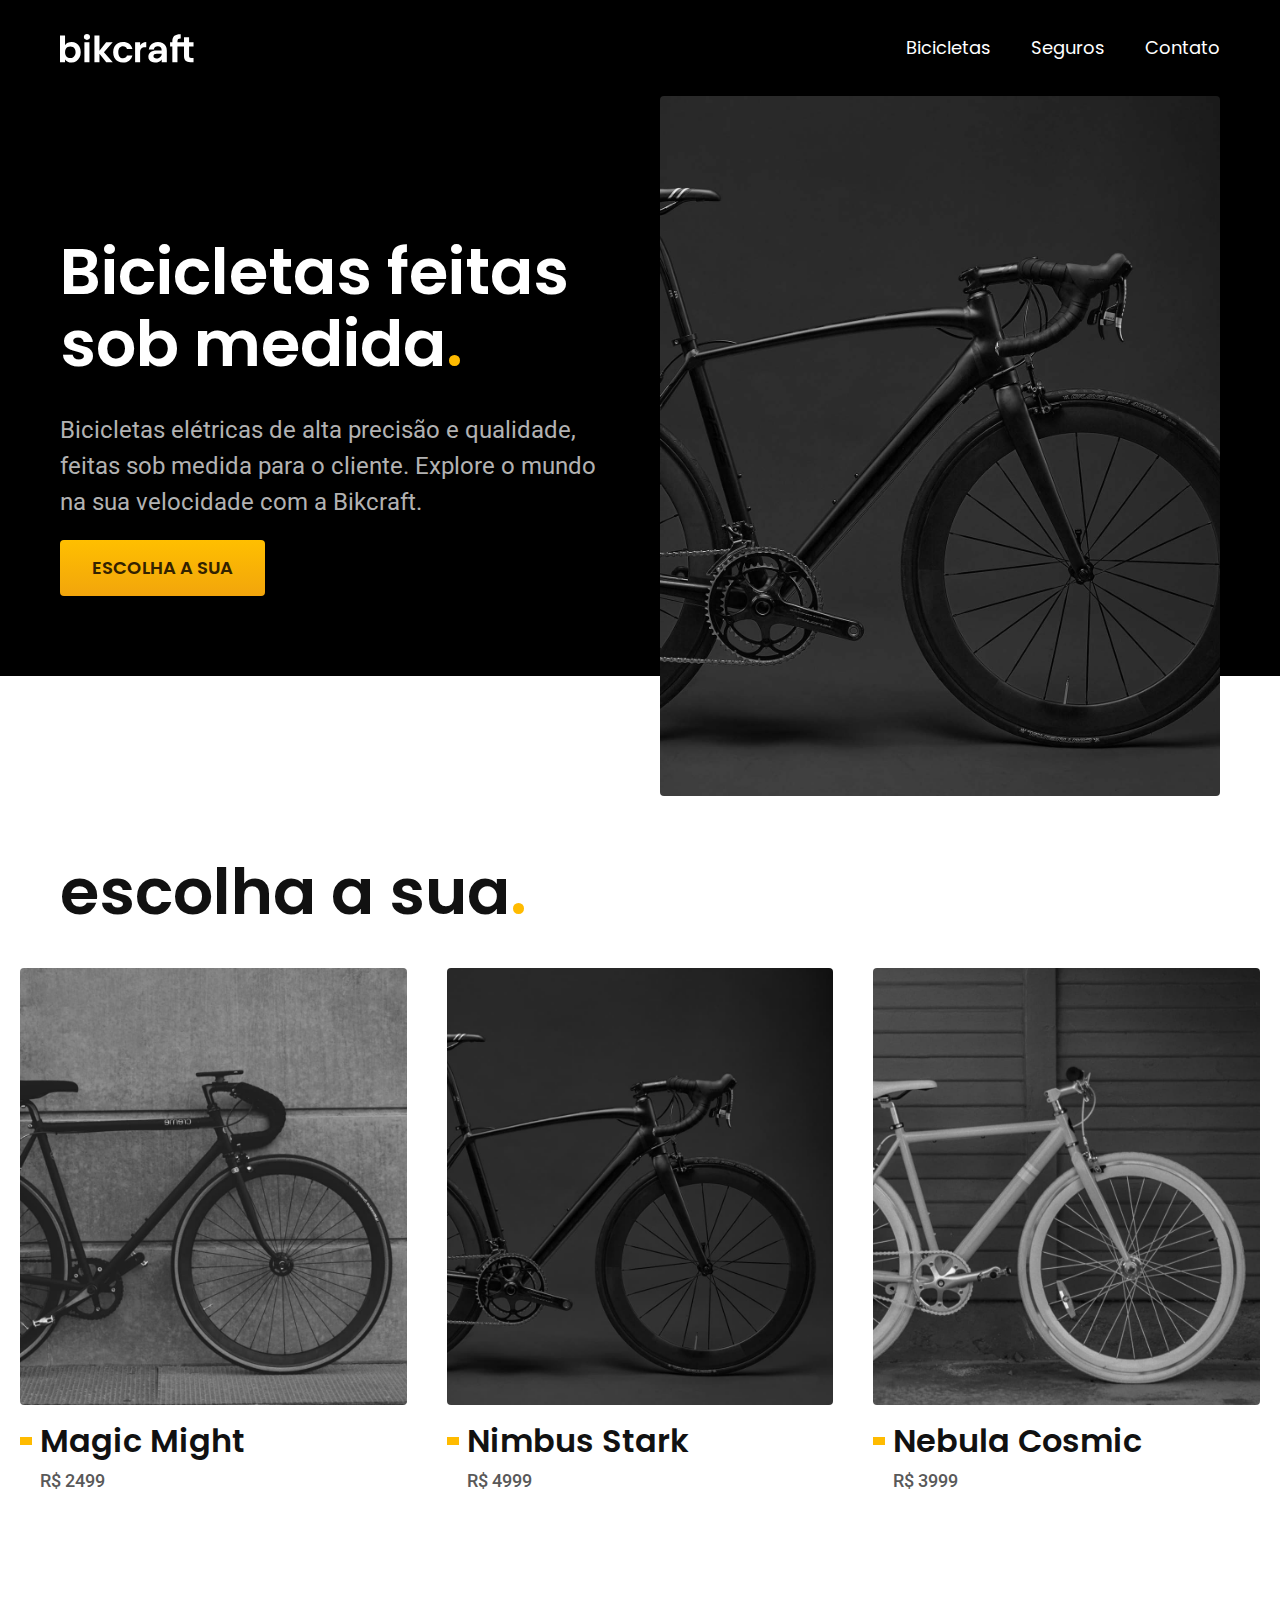
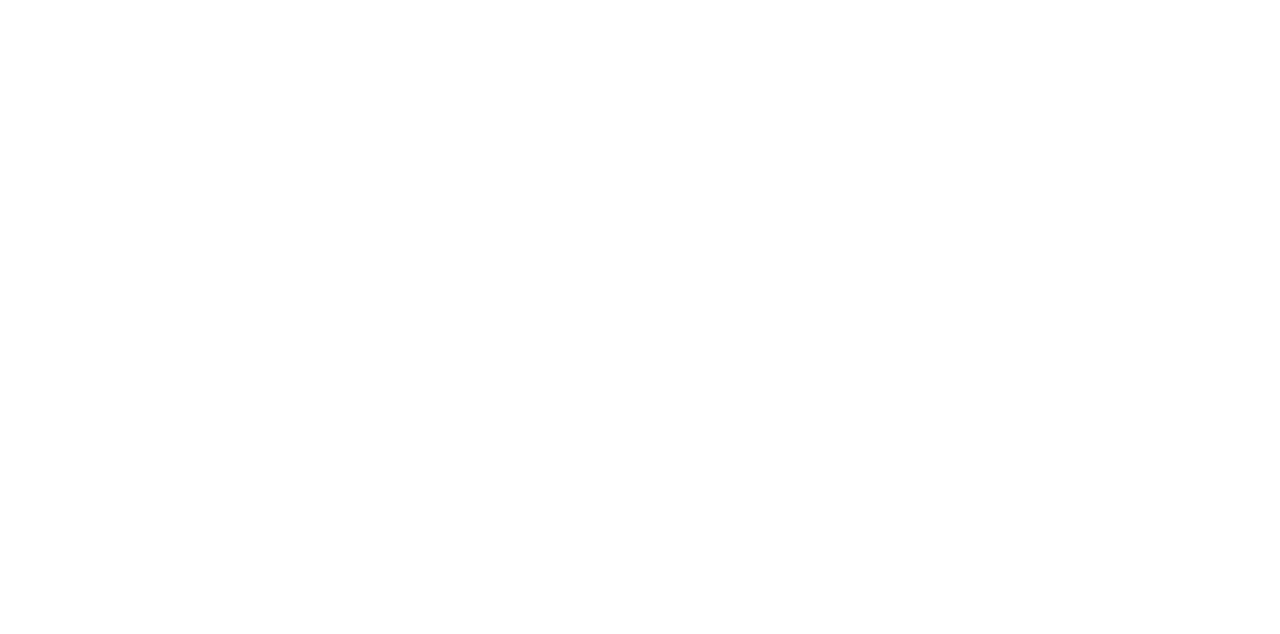
==== index.html @ 4daae510 "home-2" ====
<!DOCTYPE html>
<html lang="pt-br">

<head>
  <meta charset="UTF-8">
  <meta name="viewport" content="width=device-width, initial-scale=1.0">

  <title>Bikcraft - Bicicletas Elétricas</title>
  <meta name="description" content="Bicicletas elétricas de alta precisão e qualidade,  feitas sob medida para o cliente. Explore o mundo na sua velocidade com a Bikcraft.">

  <link rel="stylesheet" href="./css/style.css">

  <link rel="preconnect" href="https://fonts.googleapis.com">
  <link rel="preconnect" href="https://fonts.gstatic.com" crossorigin>
  <link href="https://fonts.googleapis.com/css2?family=Poppins:wght@400;600&family=Roboto:wght@400;500&display=swap" rel="stylesheet">
</head>

<body>

  <header class="header-bg">
    <div class="header container">
      <a href="./">
        <img src="./img/bikcraft.svg" alt="Bikcraft">
      </a>
      <nav aria-label="primária">
        <ul class="header-menu font-1-m cor-0">
          <li><a href="./bicicletas.html">Bicicletas</a></li>
          <li><a href="./seguros.html">Seguros</a></li>
          <li><a href="./contato.html">Contato</a></li>
        </ul>
      </nav>
    </div>
  </header>

  <main class="introducao-bg">
    <div class="introducao container">
      <div class="introducao-conteudo">
        <h1 class="font-1-xxl cor-0">Bicicletas feitas sob medida<span class="cor-p1">.</span></h1>
        <p class="font-2-l cor-5">Bicicletas elétricas de alta precisão e qualidade, feitas sob medida para o cliente. Explore o mundo na sua velocidade com a Bikcraft.</p>
        <a class="botao" href="./bicicletas.html">escolha a sua</a>
      </div>
      <div>
        <img src="./img/fotos/introducao.jpg" alt="Bicicleta elétrica preta">
      </div>
    </div>
  </main>

  <article class="bicicletas-lista">
    <h2 class="container font-1-xxl">escolha a sua<span class="cor-p1">.</span></h2>

    <ul>
      <li>
        <a href="./bicicletas/magic.html">
          <img src="./img/bicicletas/magic-home.jpg" alt="Bicicleta preta">
          <h3 class="font-1-xl">Magic Might</h3>
          <span class="font-2-m cor-8">R$ 2499</span>
        </a>
      </li>
      <li>
        <a href="./bicicletas/nimbus.html">
          <img src="./img/bicicletas/nimbus-home.jpg" alt="Bicicleta preta">
          <h3 class="font-1-xl">Nimbus Stark</h3>
          <span class="font-2-m cor-8">R$ 4999</span>
        </a>
      </li>
      <li>
        <a href="./bicicletas/nebula.html">
          <img src="./img/bicicletas/nebula-home.jpg" alt="Bicicleta preta">
          <h3 class="font-1-xl">Nebula Cosmic</h3>
          <span class="font-2-m cor-8">R$ 3999</span>
        </a>
      </li>
    </ul>
  </article>

</body>

</html>
---- css/style.css ----
@import "./global/global.css";
@import "./utilidades/tipografia.css";
@import "./utilidades/cores.css";
@import "./global/header.css";

/* Utilidades */
@import "./utilidades/componentes.css";

/* Home */
@import "./home/introducao.css";

/* Bicicletas */
@import "./bicicletas/bicicletas-lista.css";
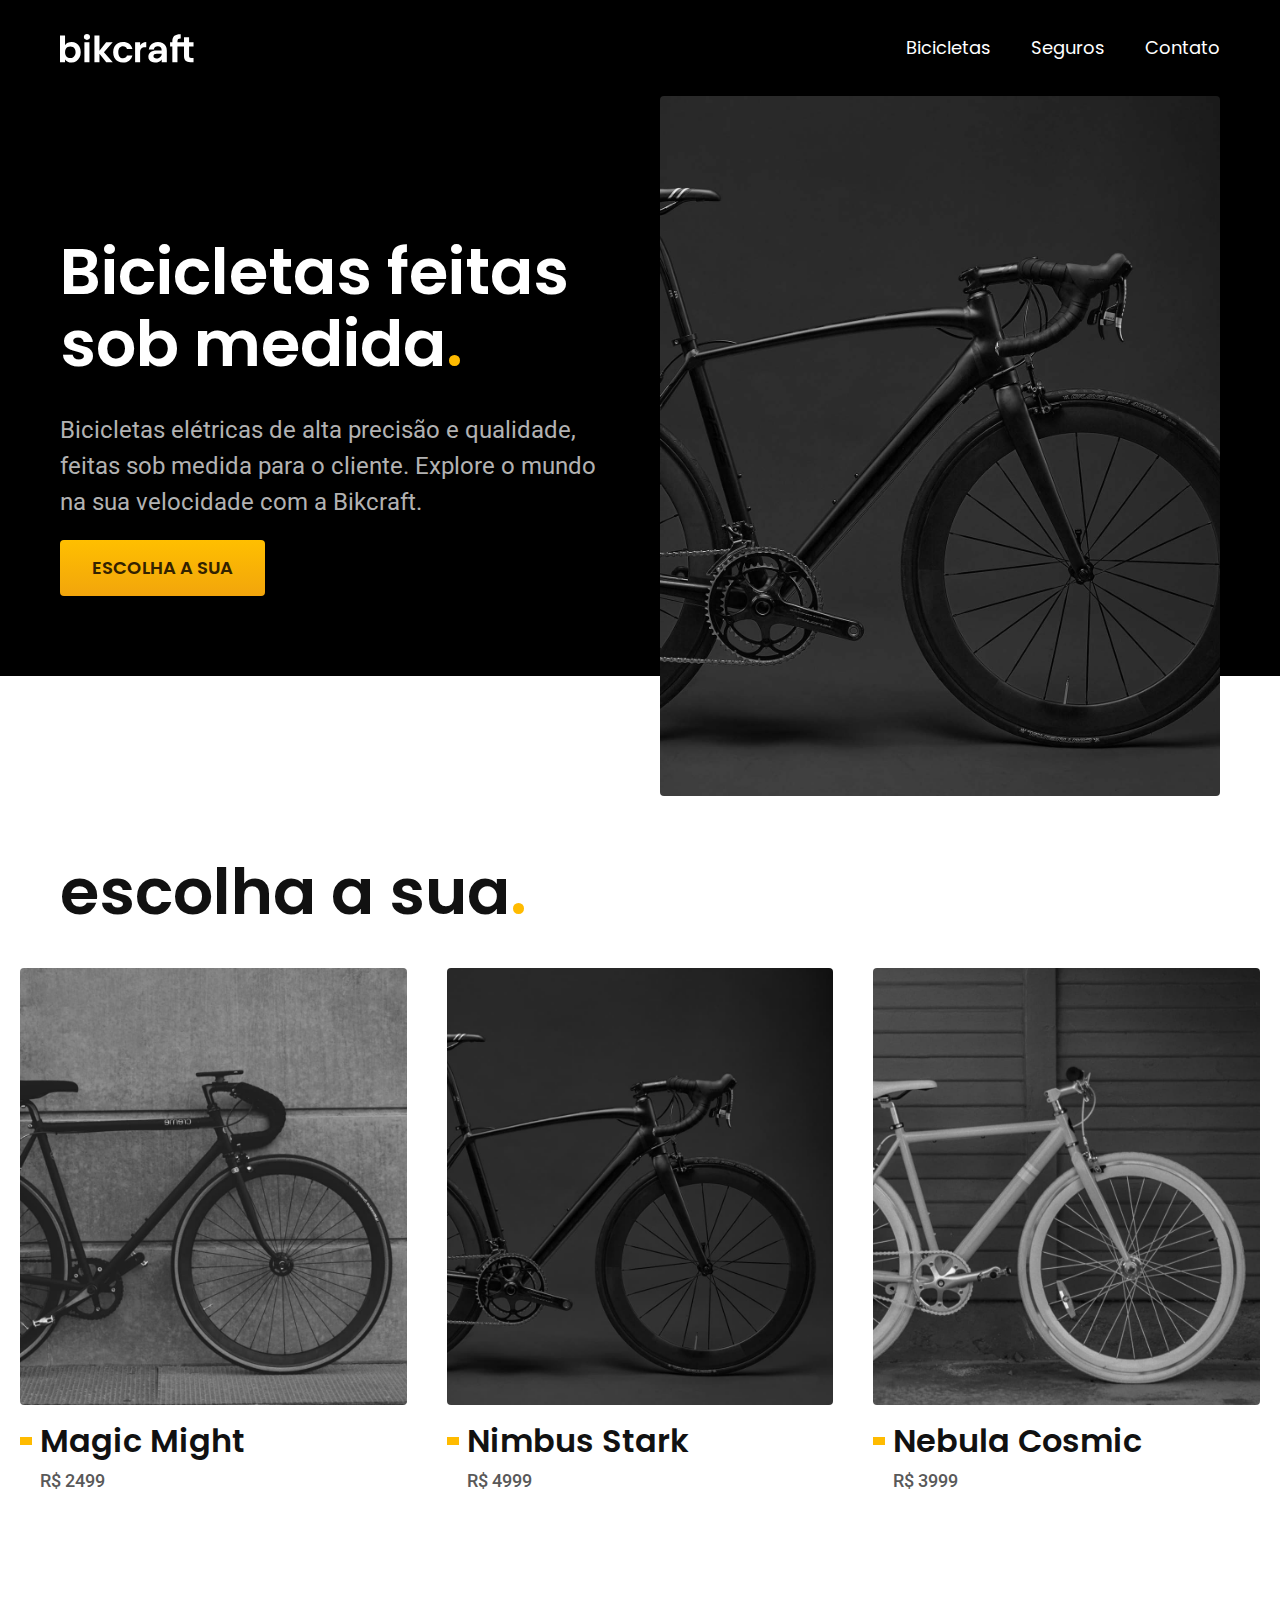
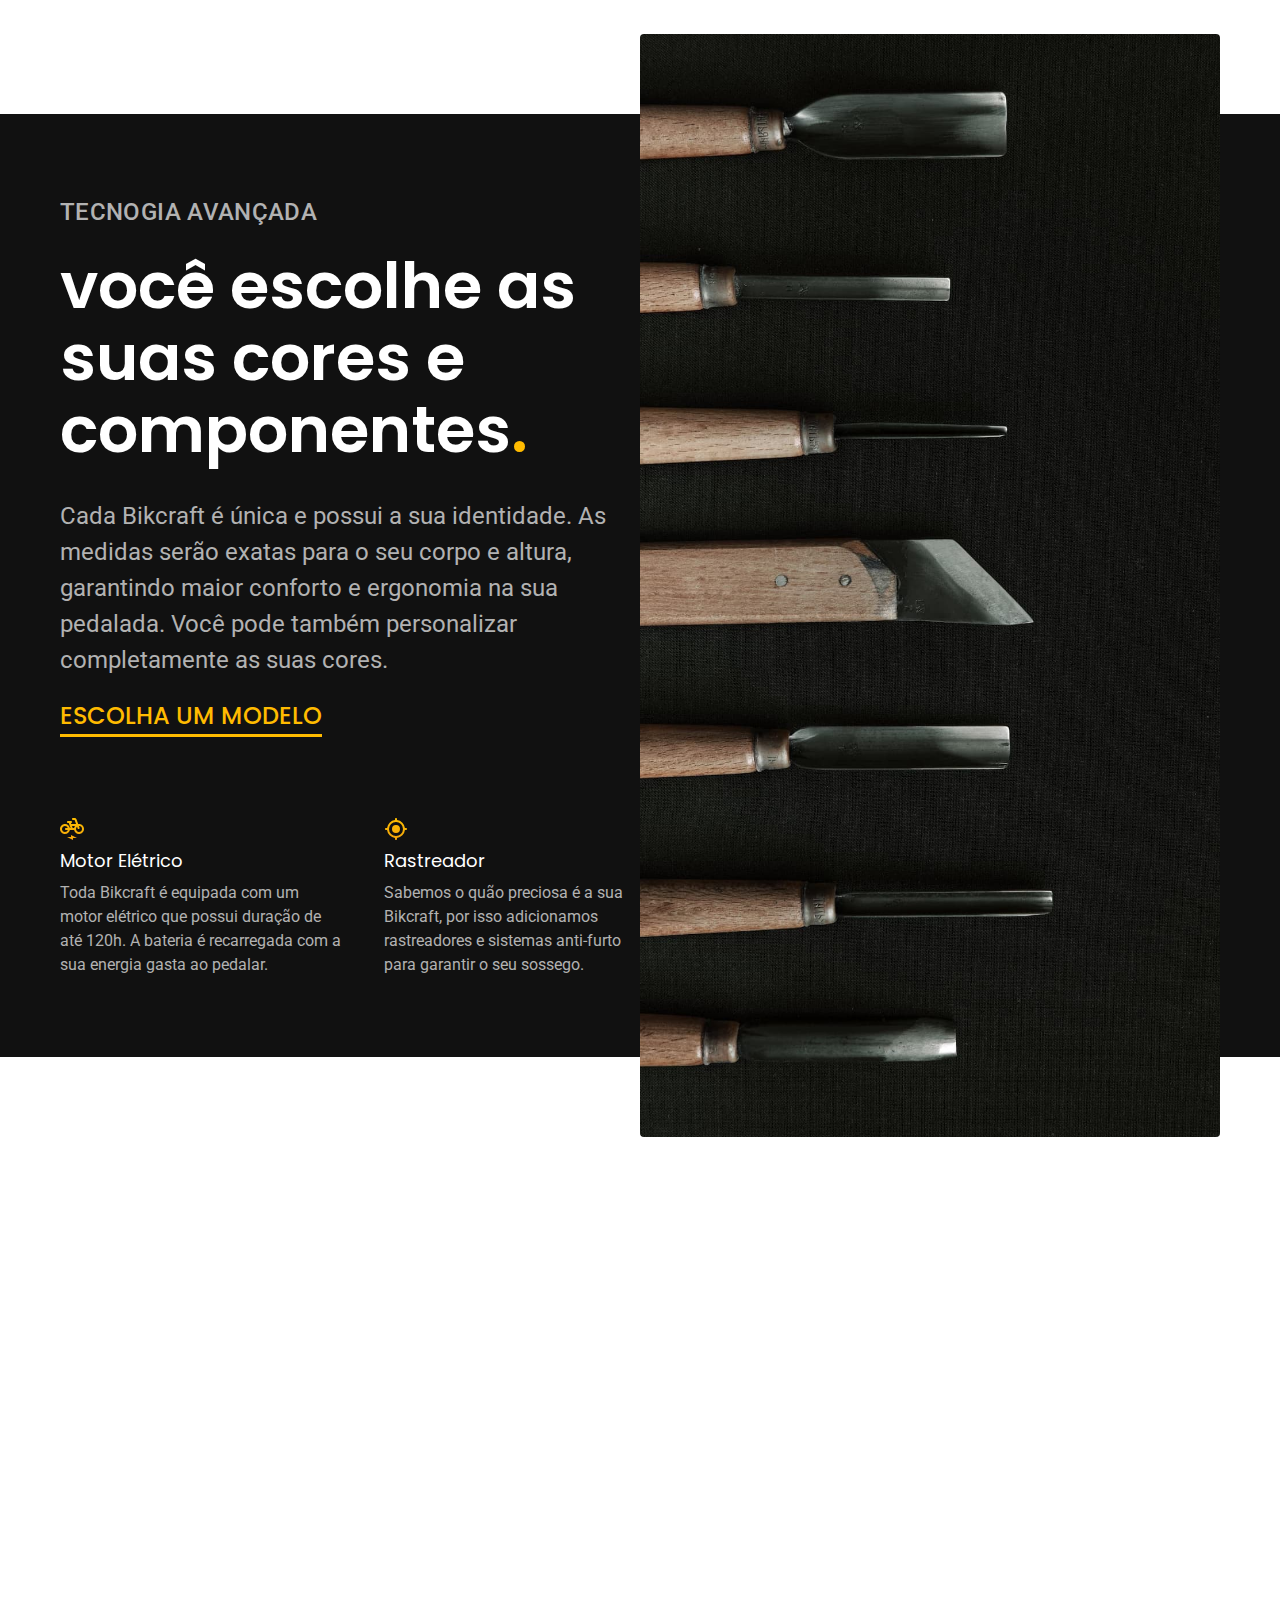
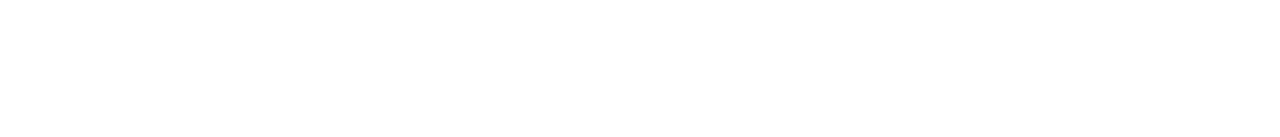
==== commit b42c4d10: "secao-tecnologia" ====
--- a/index.html
+++ b/index.html
@@ -73,6 +73,34 @@
     </ul>
   </article>
 
+  <article class="tecnologia-bg">
+    <div class="tecnologia container">
+      <div class="tecnologia-conteudo">
+        <span class="font-2-l-b cor-5">tecnogia avançada</span>
+        <h2 class="font-1-xxl cor-0">você escolhe as suas cores e componentes<span class="cor-p1">.</span></h2>
+        <p class="font-2-l cor-5">Cada Bikcraft é única e possui a sua identidade. As medidas serão exatas para o seu corpo e altura, garantindo maior conforto e ergonomia na sua pedalada. Você pode também personalizar completamente as suas cores.</p>
+        <a class="link" href="./bicicletas.html">escolha um modelo</a>
+        <div>
+          <div class="tecnologia-vantagens">
+            <div>
+              <img src="./img/icones/eletrica.svg" alt="">
+              <h3 class="font-1-m cor-0">Motor Elétrico</h3>
+              <p class="font-2-s cor-5">Toda Bikcraft é equipada com um motor elétrico que possui duração de até 120h. A bateria é recarregada com a sua energia gasta ao pedalar.</p>
+            </div>
+            <div>
+              <img src="./img/icones/rastreador.svg" alt="">
+              <h3 class="font-1-m cor-0">Rastreador</h3>
+              <p class="font-2-s cor-5">Sabemos o quão preciosa é a sua Bikcraft, por isso adicionamos rastreadores e sistemas anti-furto para garantir o seu sossego.</p>
+            </div>
+          </div>
+        </div>
+      </div>
+      <div class="tecnologia-imagem">
+        <img src="./img/fotos/tecnologia.jpg" alt="">
+      </div>
+    </div>
+  </article>
+
 </body>
 
 </html>--- a/css/style.css
+++ b/css/style.css
@@ -8,6 +8,7 @@
 
 /* Home */
 @import "./home/introducao.css";
+@import "./home/tecnologia.css";
 
 /* Bicicletas */
 @import "./bicicletas/bicicletas-lista.css";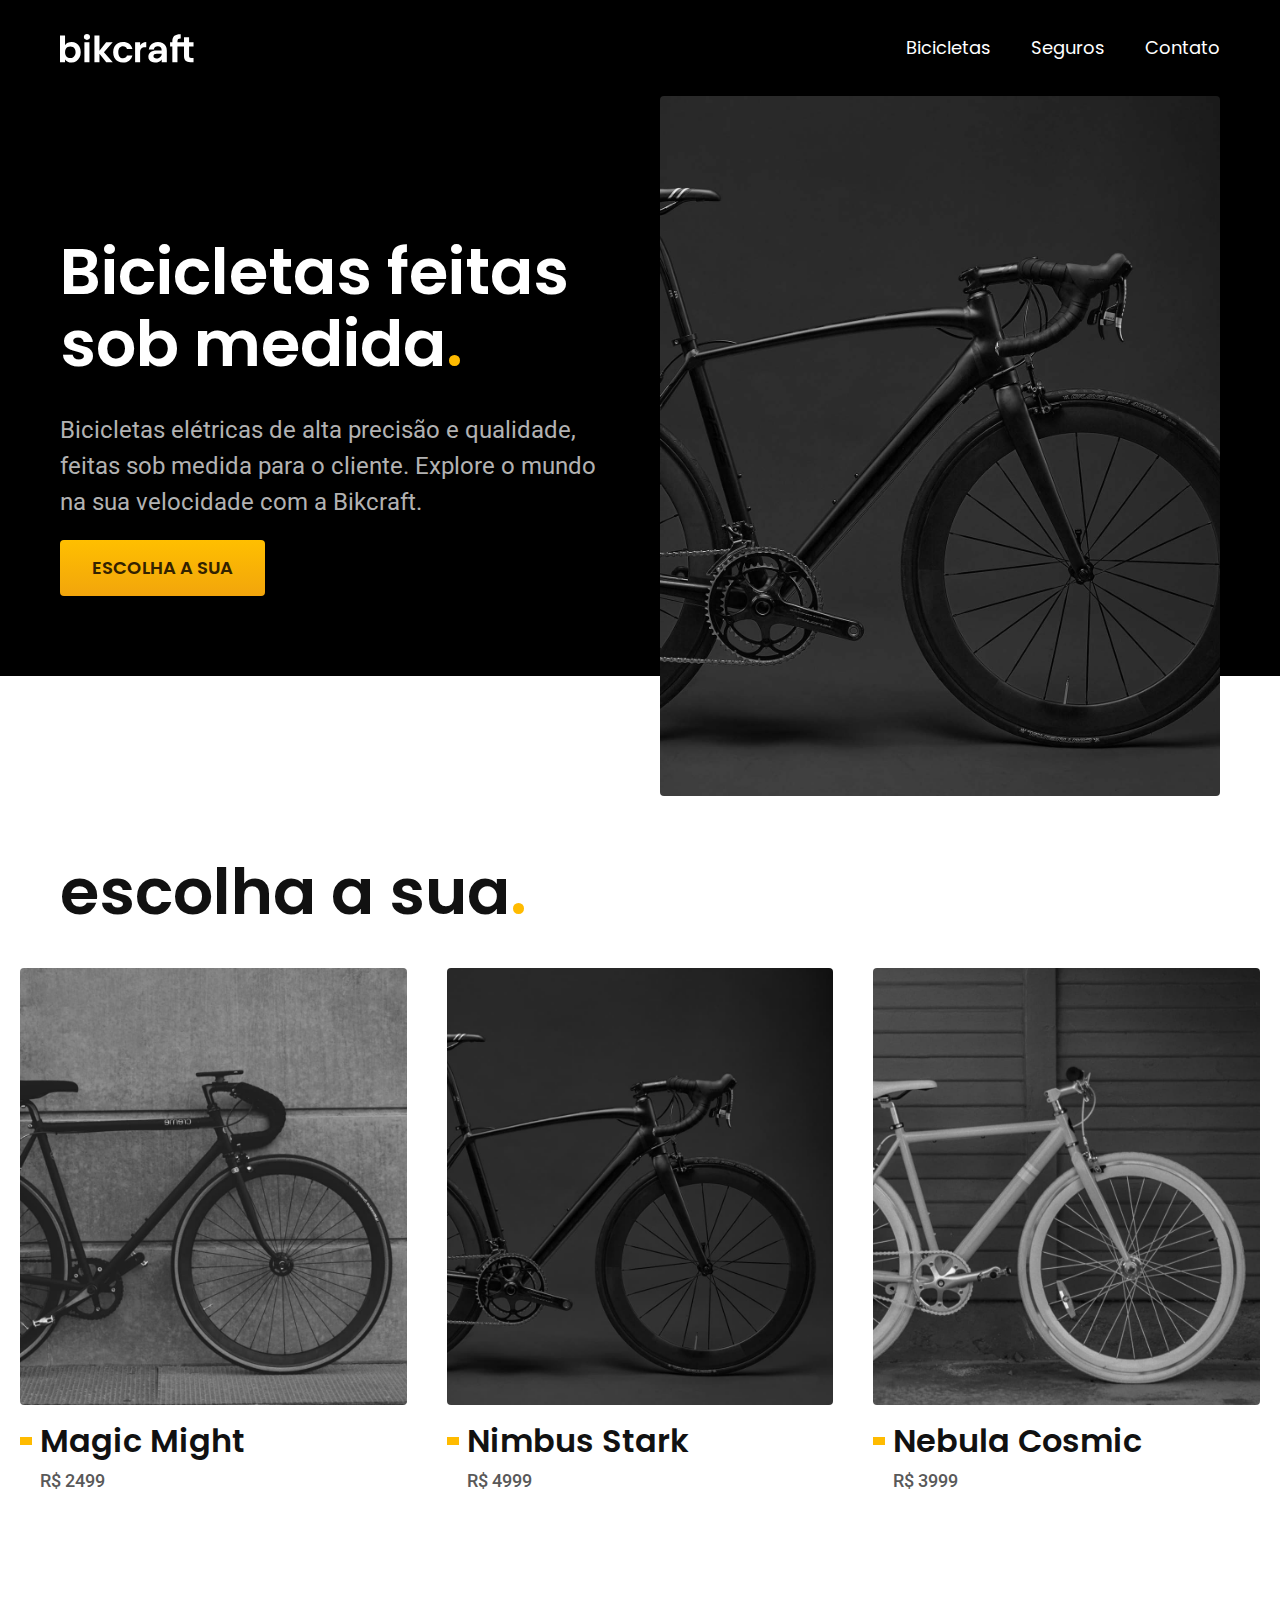
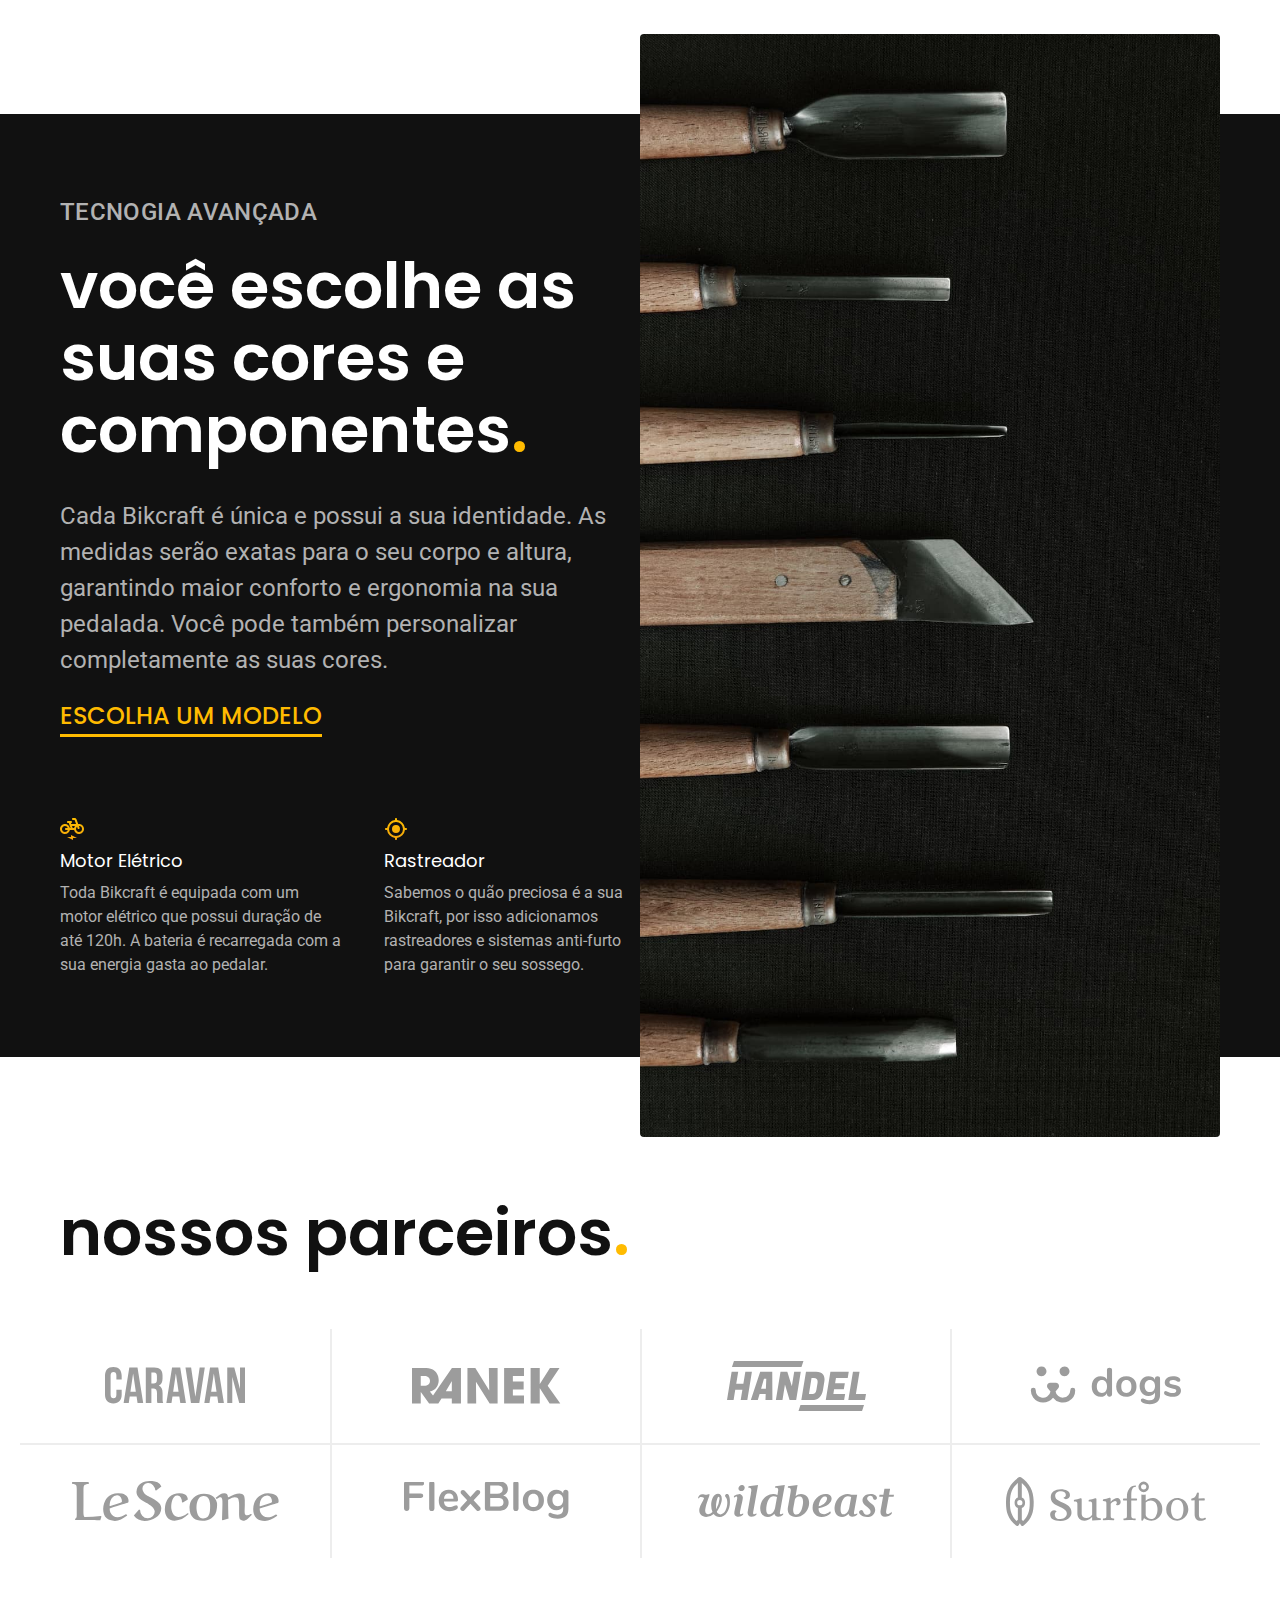
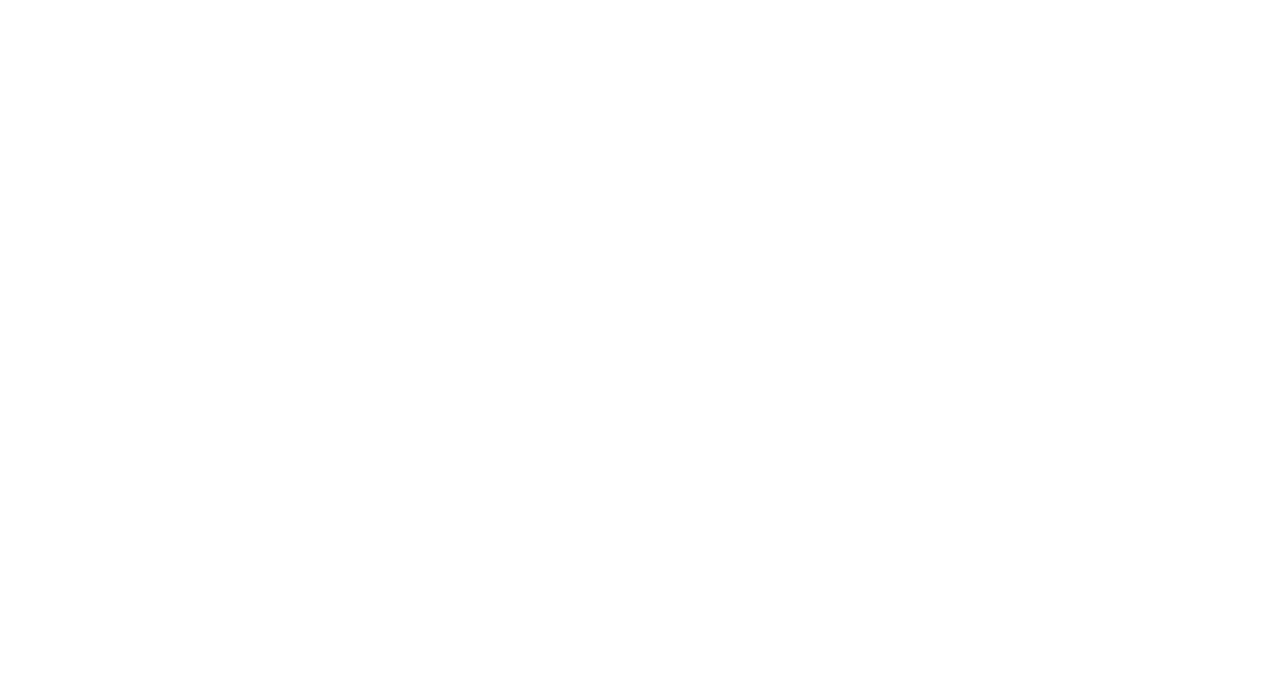
==== commit 26bd1038: "parceiros" ====
--- a/index.html
+++ b/index.html
@@ -101,6 +101,20 @@
     </div>
   </article>
 
+  <section class="parceiros" aria-label="Nossos Parceiros">
+    <h2 class="container font-1-xxl">nossos parceiros<span class="cor-p1">.</span></h2>
+
+    <ul>
+      <li><img src="./img/parceiros/caravan.svg" alt="caravan"></li>
+      <li><img src="./img/parceiros/ranek.svg" alt="ranek"></li>
+      <li><img src="./img/parceiros/handel.svg" alt="handel"></li>
+      <li><img src="./img/parceiros/dogs.svg" alt="dogs"></li>
+      <li><img src="./img/parceiros/lescone.svg" alt="lescone"></li>
+      <li><img src="./img/parceiros/flexblog.svg" alt="flexblog"></li>
+      <li><img src="./img/parceiros/wildbeast.svg" alt="wildbeast"></li>
+      <li><img src="./img/parceiros/surfbot.svg" alt="surfbot"></li>
+    </ul>
+  </section>
 </body>
 
 </html>--- a/css/style.css
+++ b/css/style.css
@@ -9,6 +9,7 @@
 /* Home */
 @import "./home/introducao.css";
 @import "./home/tecnologia.css";
+@import "./home/parceiros.css";
 
 /* Bicicletas */
-@import "./bicicletas/bicicletas-lista.css";+@import "./bicicletas/bicicletas-lista.css";
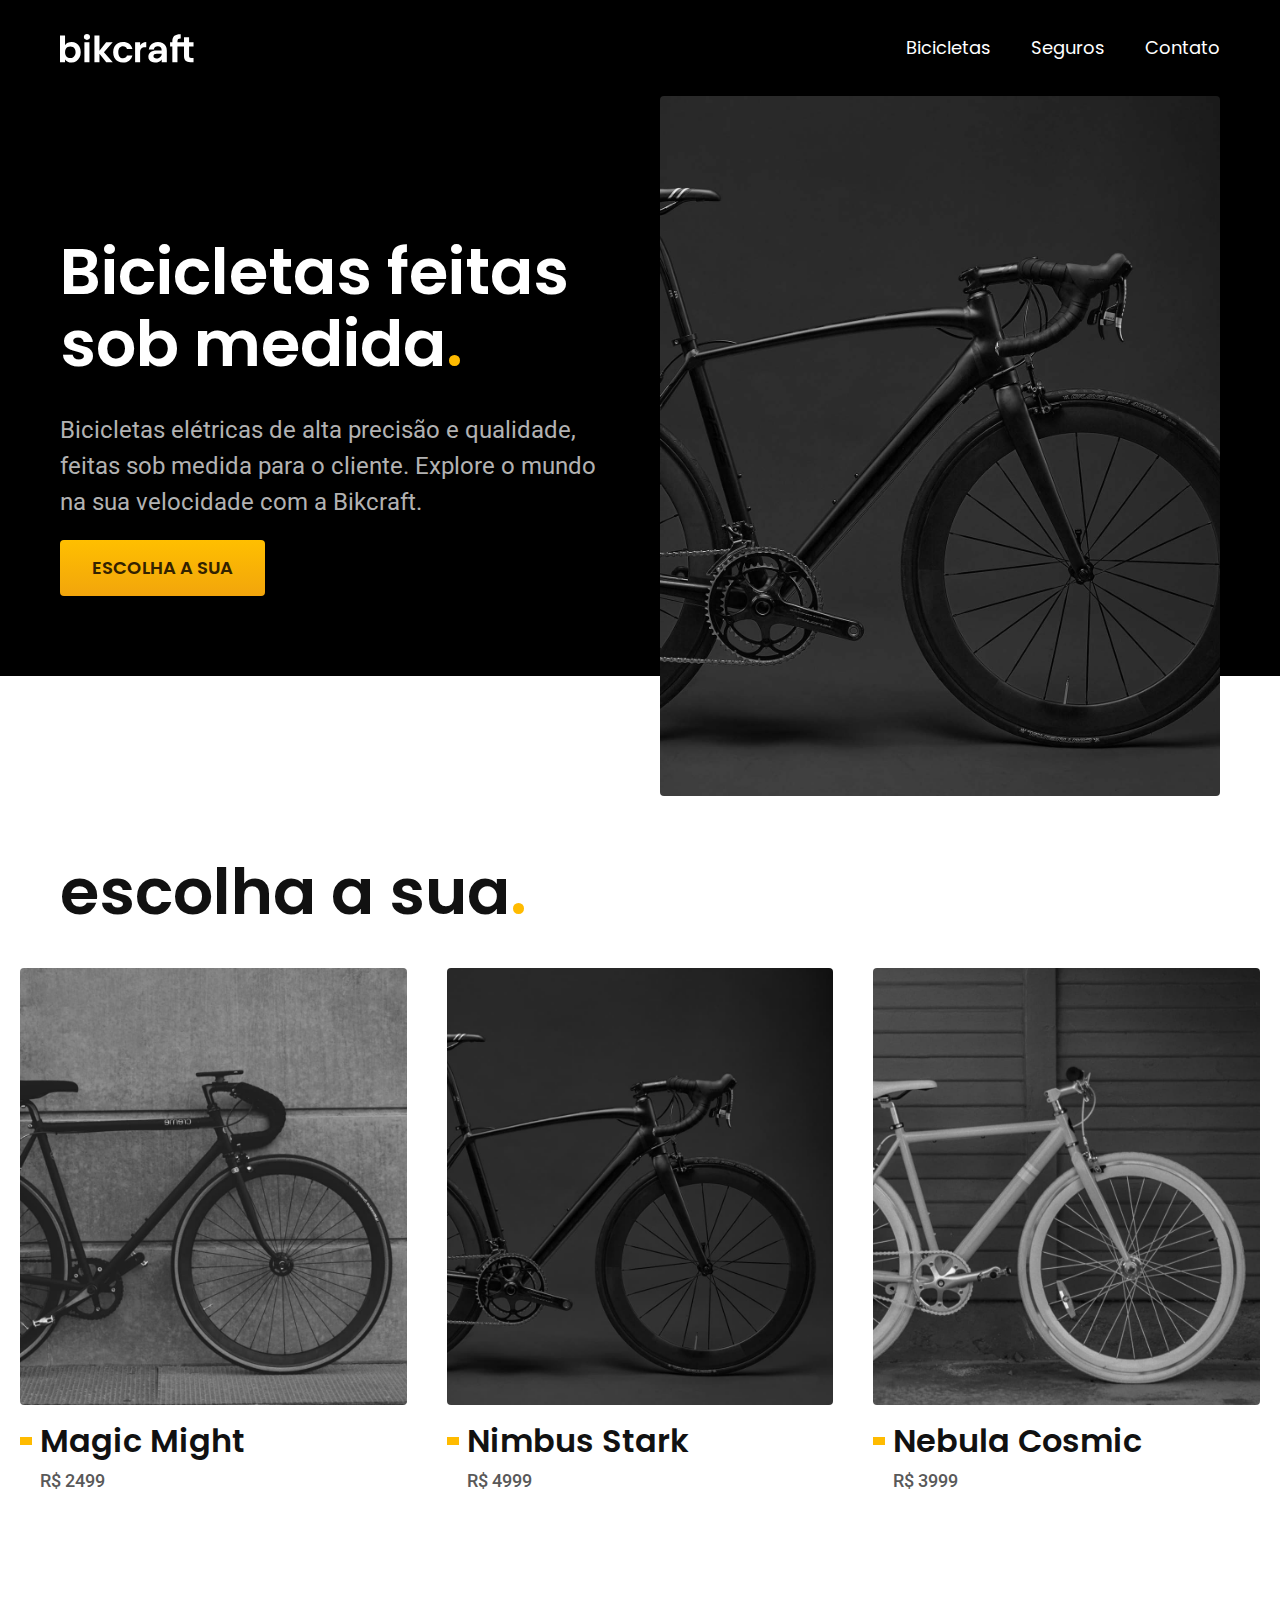
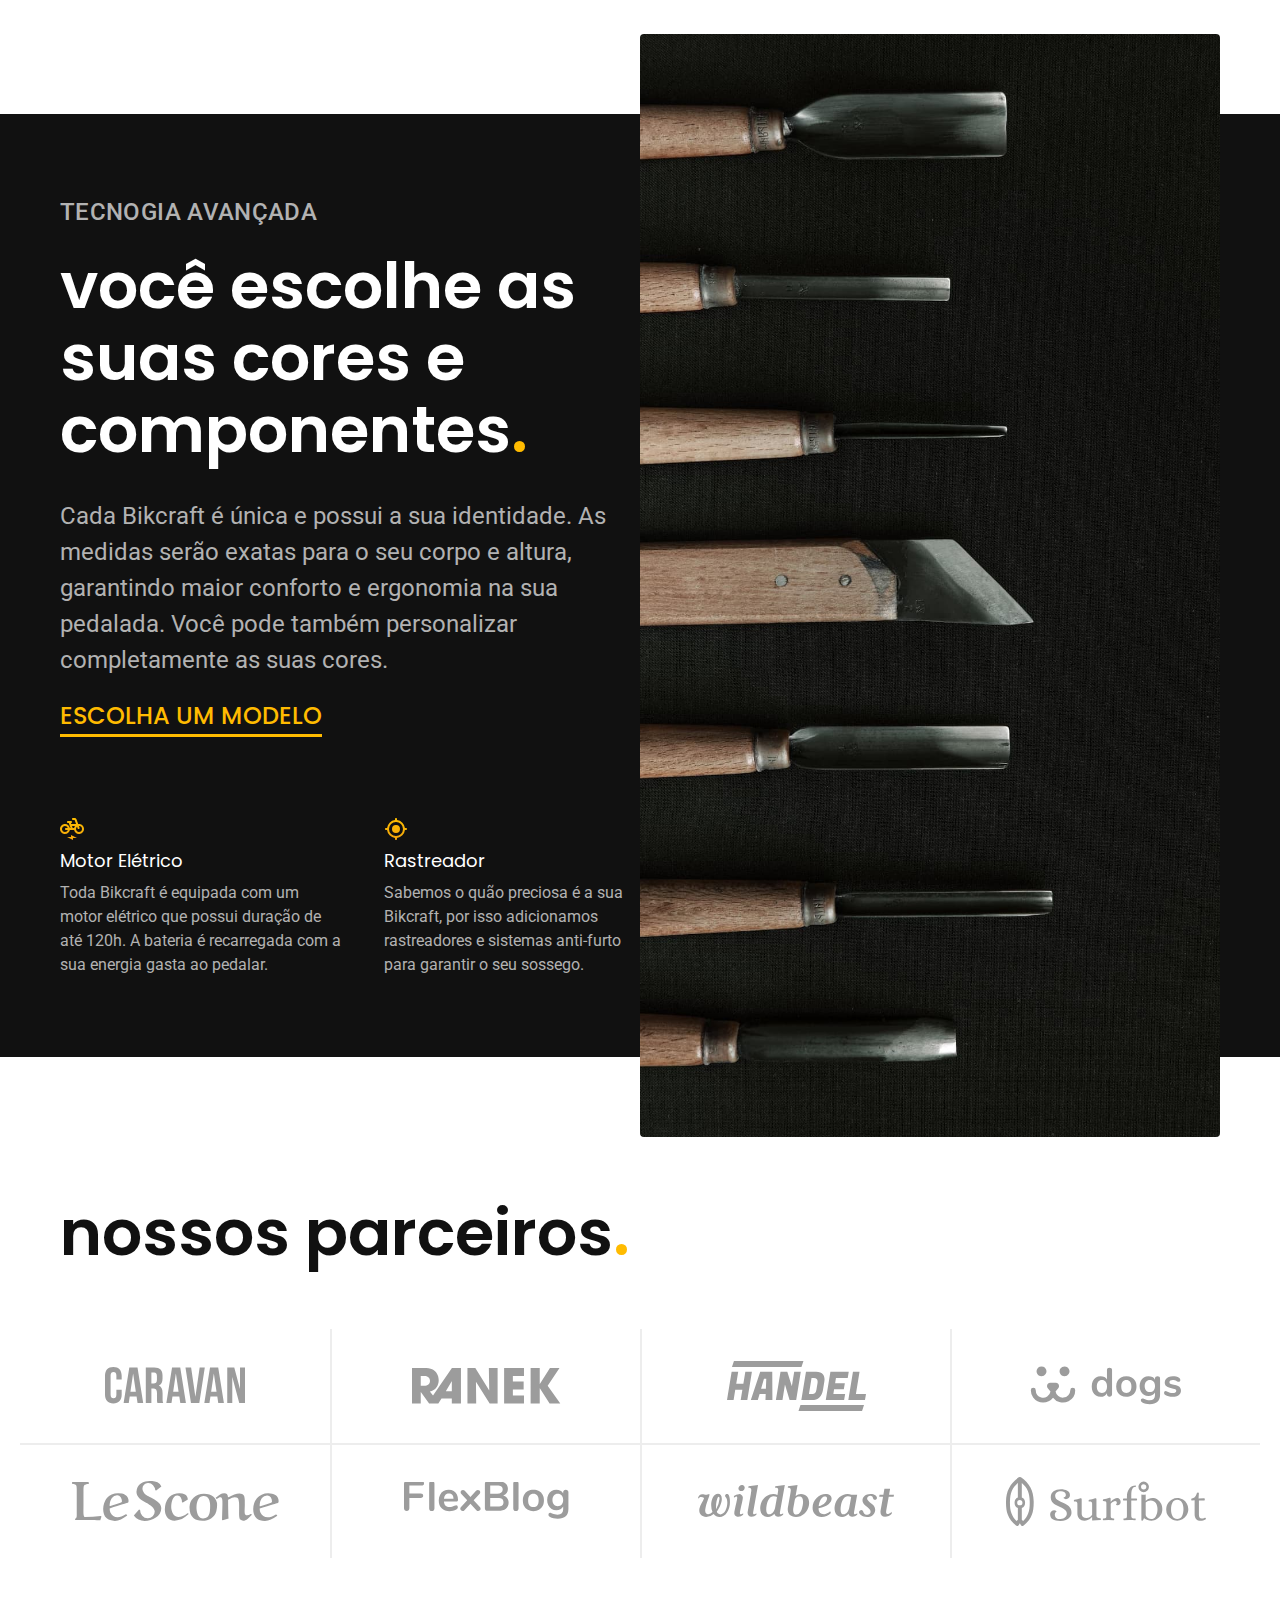
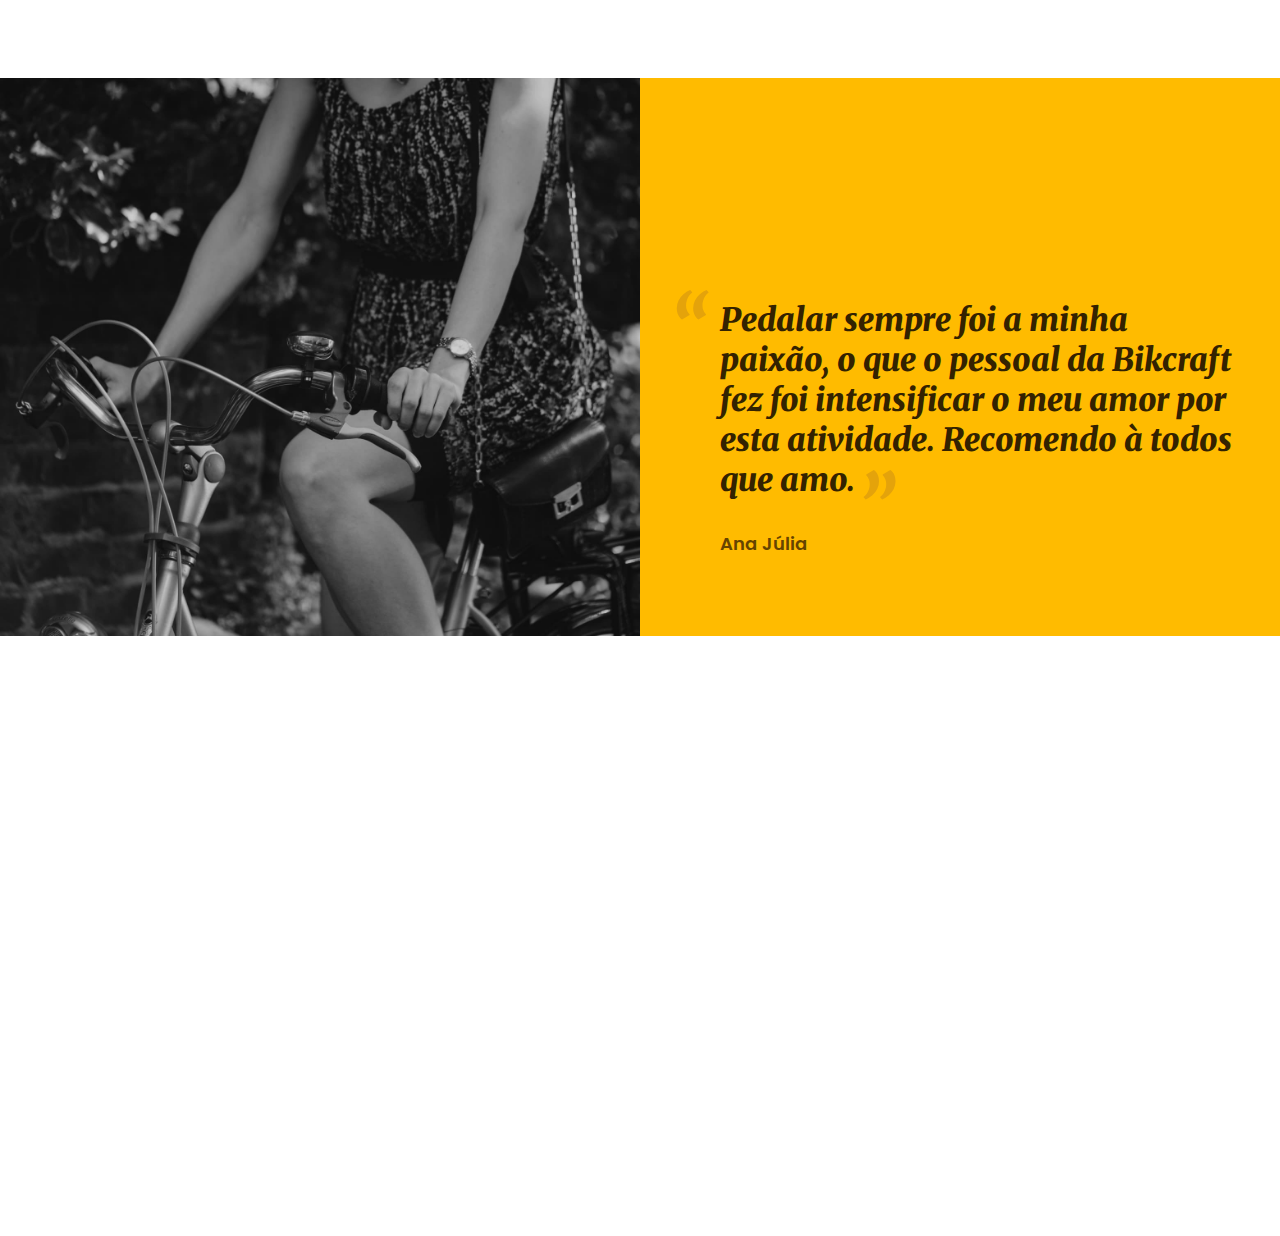
==== commit 8695b3b4: "depoimento" ====
--- a/index.html
+++ b/index.html
@@ -12,7 +12,7 @@
 
   <link rel="preconnect" href="https://fonts.googleapis.com">
   <link rel="preconnect" href="https://fonts.gstatic.com" crossorigin>
-  <link href="https://fonts.googleapis.com/css2?family=Poppins:wght@400;600&family=Roboto:wght@400;500&display=swap" rel="stylesheet">
+  <link href="https://fonts.googleapis.com/css2?family=Merriweather:ital,wght@1,900&family=Poppins:wght@400;600&family=Roboto:wght@400;500&display=swap" rel="stylesheet">
 </head>
 
 <body>
@@ -115,6 +115,18 @@
       <li><img src="./img/parceiros/surfbot.svg" alt="surfbot"></li>
     </ul>
   </section>
+
+  <section class="depoimento" aria-label="Depoimento">
+    <div>
+      <img src="./img/fotos/depoimento.jpg" alt="Pessoa pedalando uma bicicleta Bikcraft">
+    </div>
+    <div class="depoimento-conteudo">
+      <blockquote class="font-1-xl cor-p5">
+        <p>Pedalar sempre foi a minha paixão, o que o pessoal da Bikcraft fez foi intensificar o meu amor por esta atividade. Recomendo à todos que amo.</p>
+      </blockquote>
+      <span class="font-1-m-b cor-p4">Ana Júlia</span>
+    </div>
+  </section>
 </body>
 
 </html>--- a/css/style.css
+++ b/css/style.css
@@ -10,6 +10,7 @@
 @import "./home/introducao.css";
 @import "./home/tecnologia.css";
 @import "./home/parceiros.css";
+@import "./home/depoimento.css";
 
 /* Bicicletas */
 @import "./bicicletas/bicicletas-lista.css";
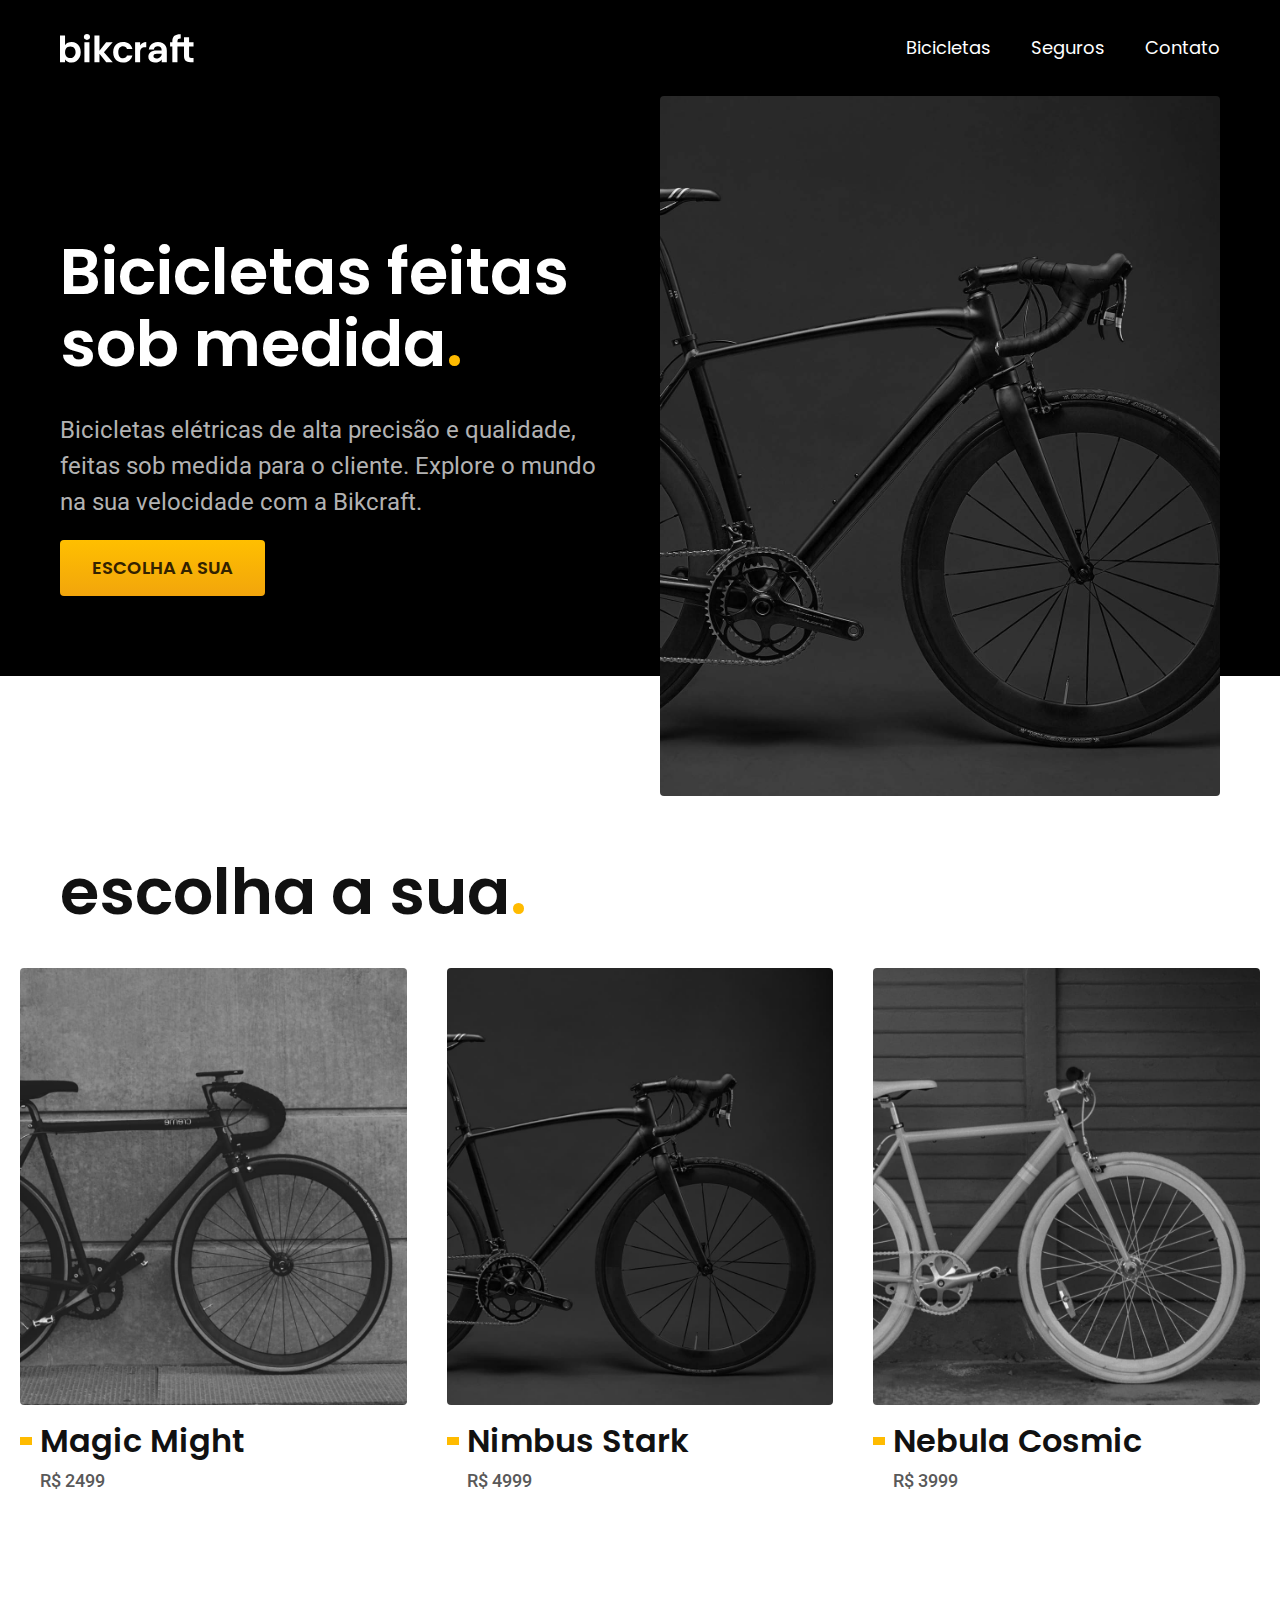
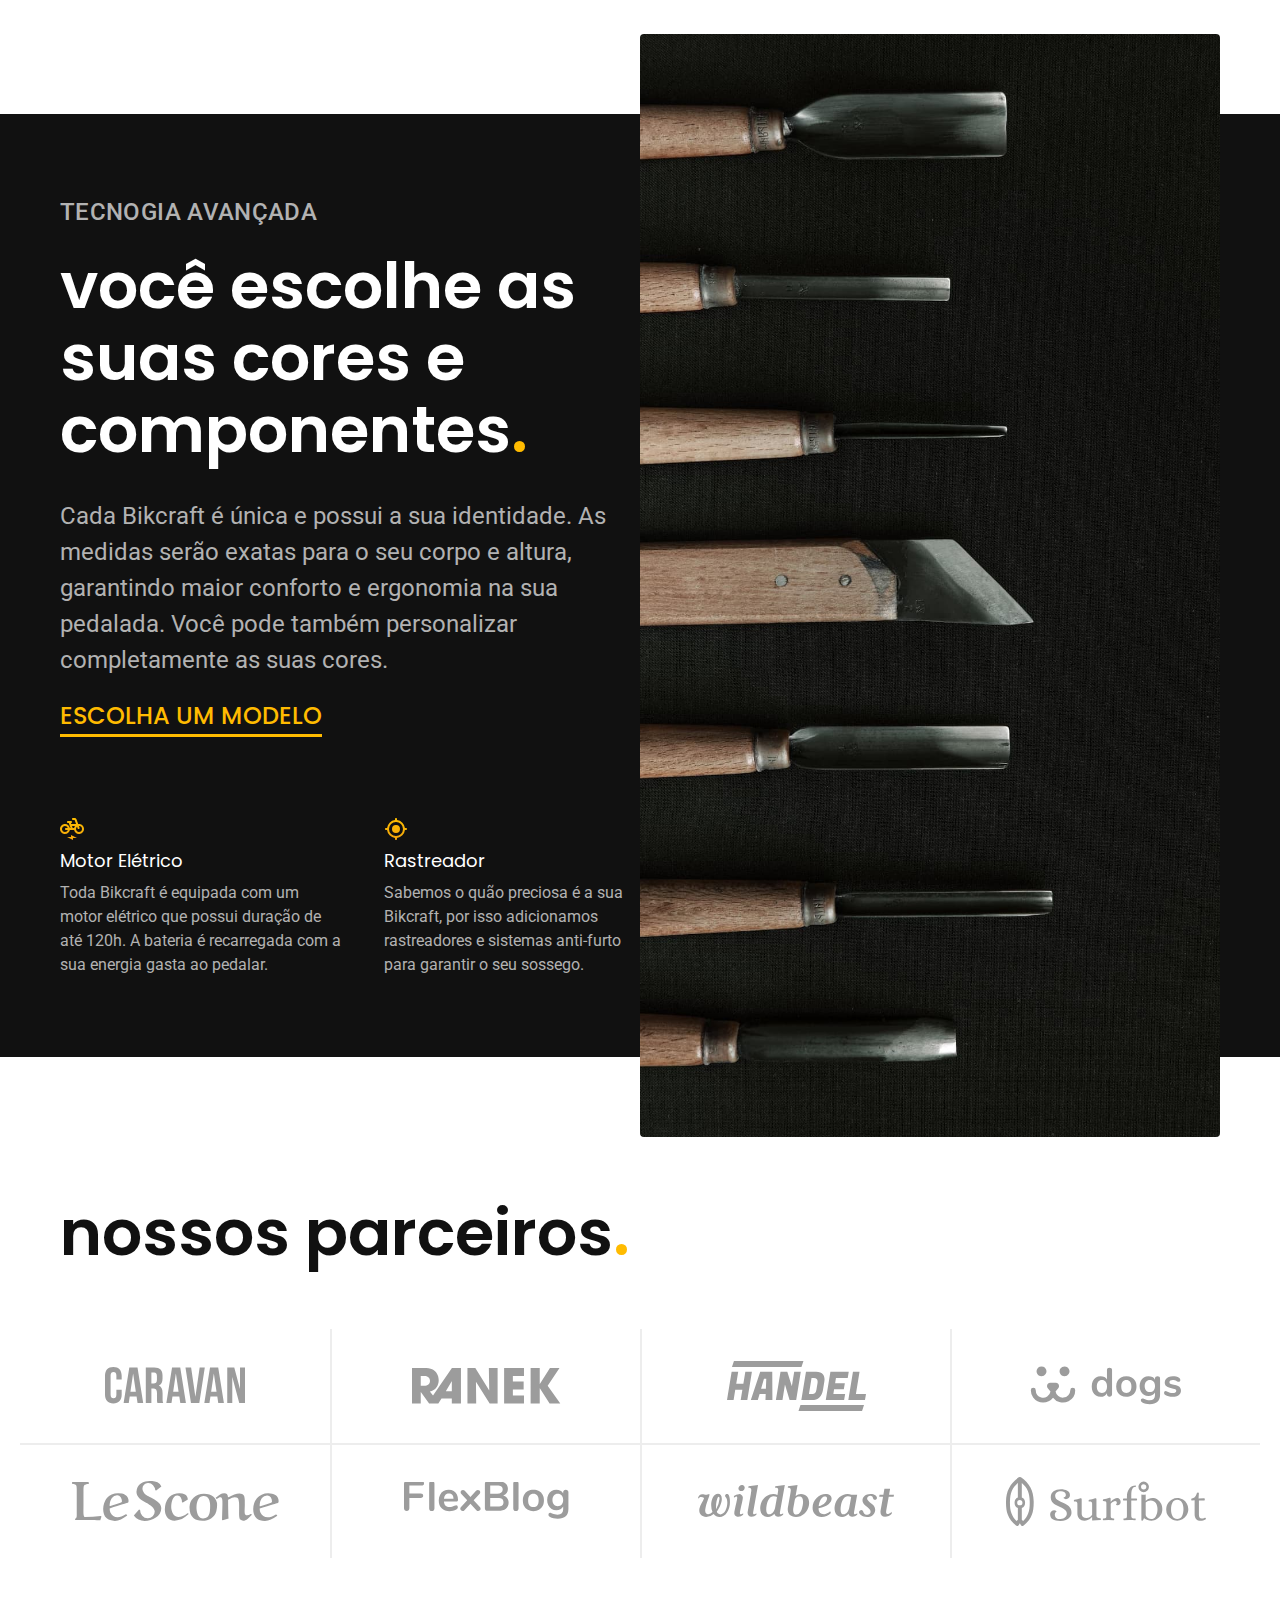
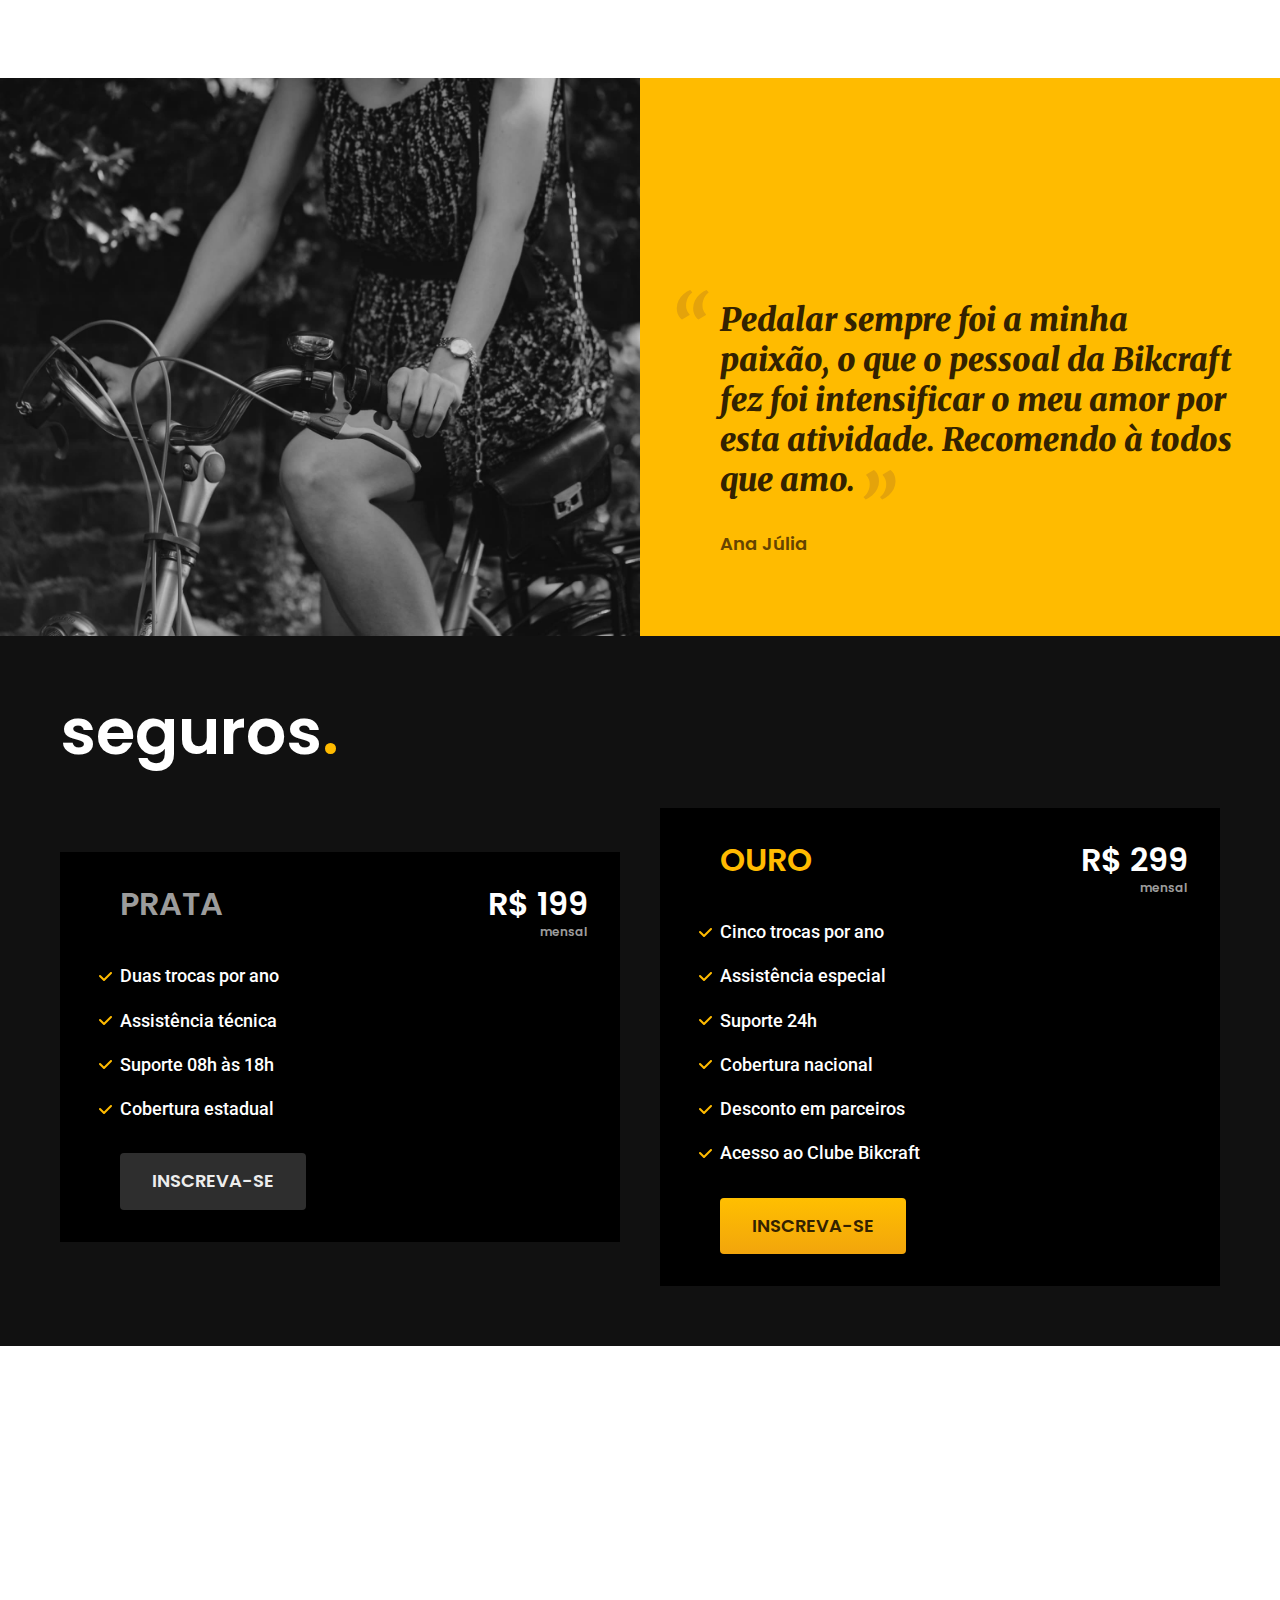
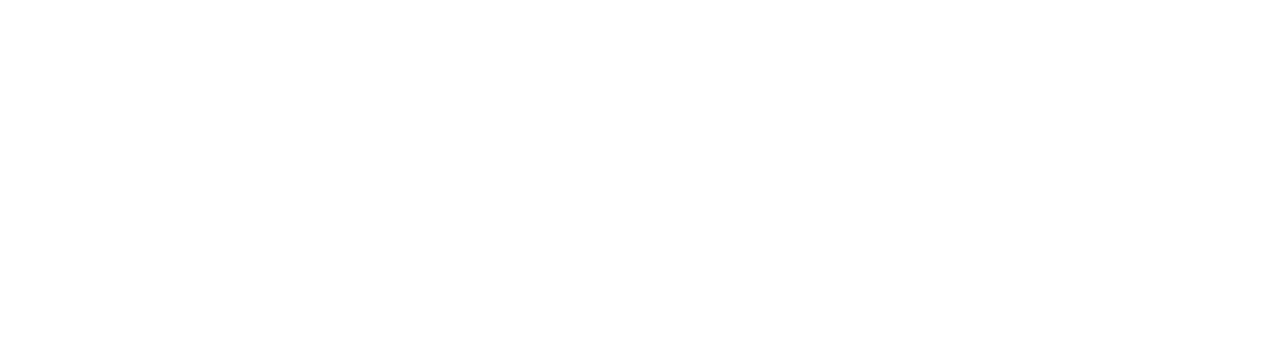
==== commit 8494c34e: "seguros" ====
--- a/index.html
+++ b/index.html
@@ -127,6 +127,36 @@
       <span class="font-1-m-b cor-p4">Ana Júlia</span>
     </div>
   </section>
+
+  <article class="seguros-bg" aria-label="Seguros">
+    <div class="seguros container">
+      <h2 class="font-1-xxl cor-0">seguros<span class="cor-p1">.</span></h2>
+      <div class="seguros-item">
+        <h3 class="font-1-xl cor-6">PRATA</h3>
+        <span class="font-1-xl cor-0">R$ 199 <span class="font-1-xs cor-6">mensal</span></span>
+        <ul class="font-2-m cor-0">
+          <li>Duas trocas por ano</li>
+          <li>Assistência técnica</li>
+          <li>Suporte 08h às 18h</li>
+          <li>Cobertura estadual</li>
+        </ul>
+        <a class="botao secundario" href="./orcamento.html">inscreva-se</a>
+      </div>
+      <div class="seguros-item">
+        <h3 class="font-1-xl cor-p1">OURO</h3>
+        <span class="font-1-xl cor-0">R$ 299 <span class="font-1-xs cor-6">mensal</span></span>
+        <ul class="font-2-m cor-0">
+          <li>Cinco trocas por ano</li>
+          <li>Assistência especial</li>
+          <li>Suporte 24h</li>
+          <li>Cobertura nacional</li>
+          <li>Desconto em parceiros</li>
+          <li>Acesso ao Clube Bikcraft</li>
+        </ul>
+        <a class="botao" href="./orcamento.html">inscreva-se</a>
+      </div>
+    </div>
+  </article>
 </body>
 
 </html>--- a/css/style.css
+++ b/css/style.css
@@ -14,3 +14,6 @@
 
 /* Bicicletas */
 @import "./bicicletas/bicicletas-lista.css";
+
+/* Seguros */
+@import "./seguros/seguros.css";
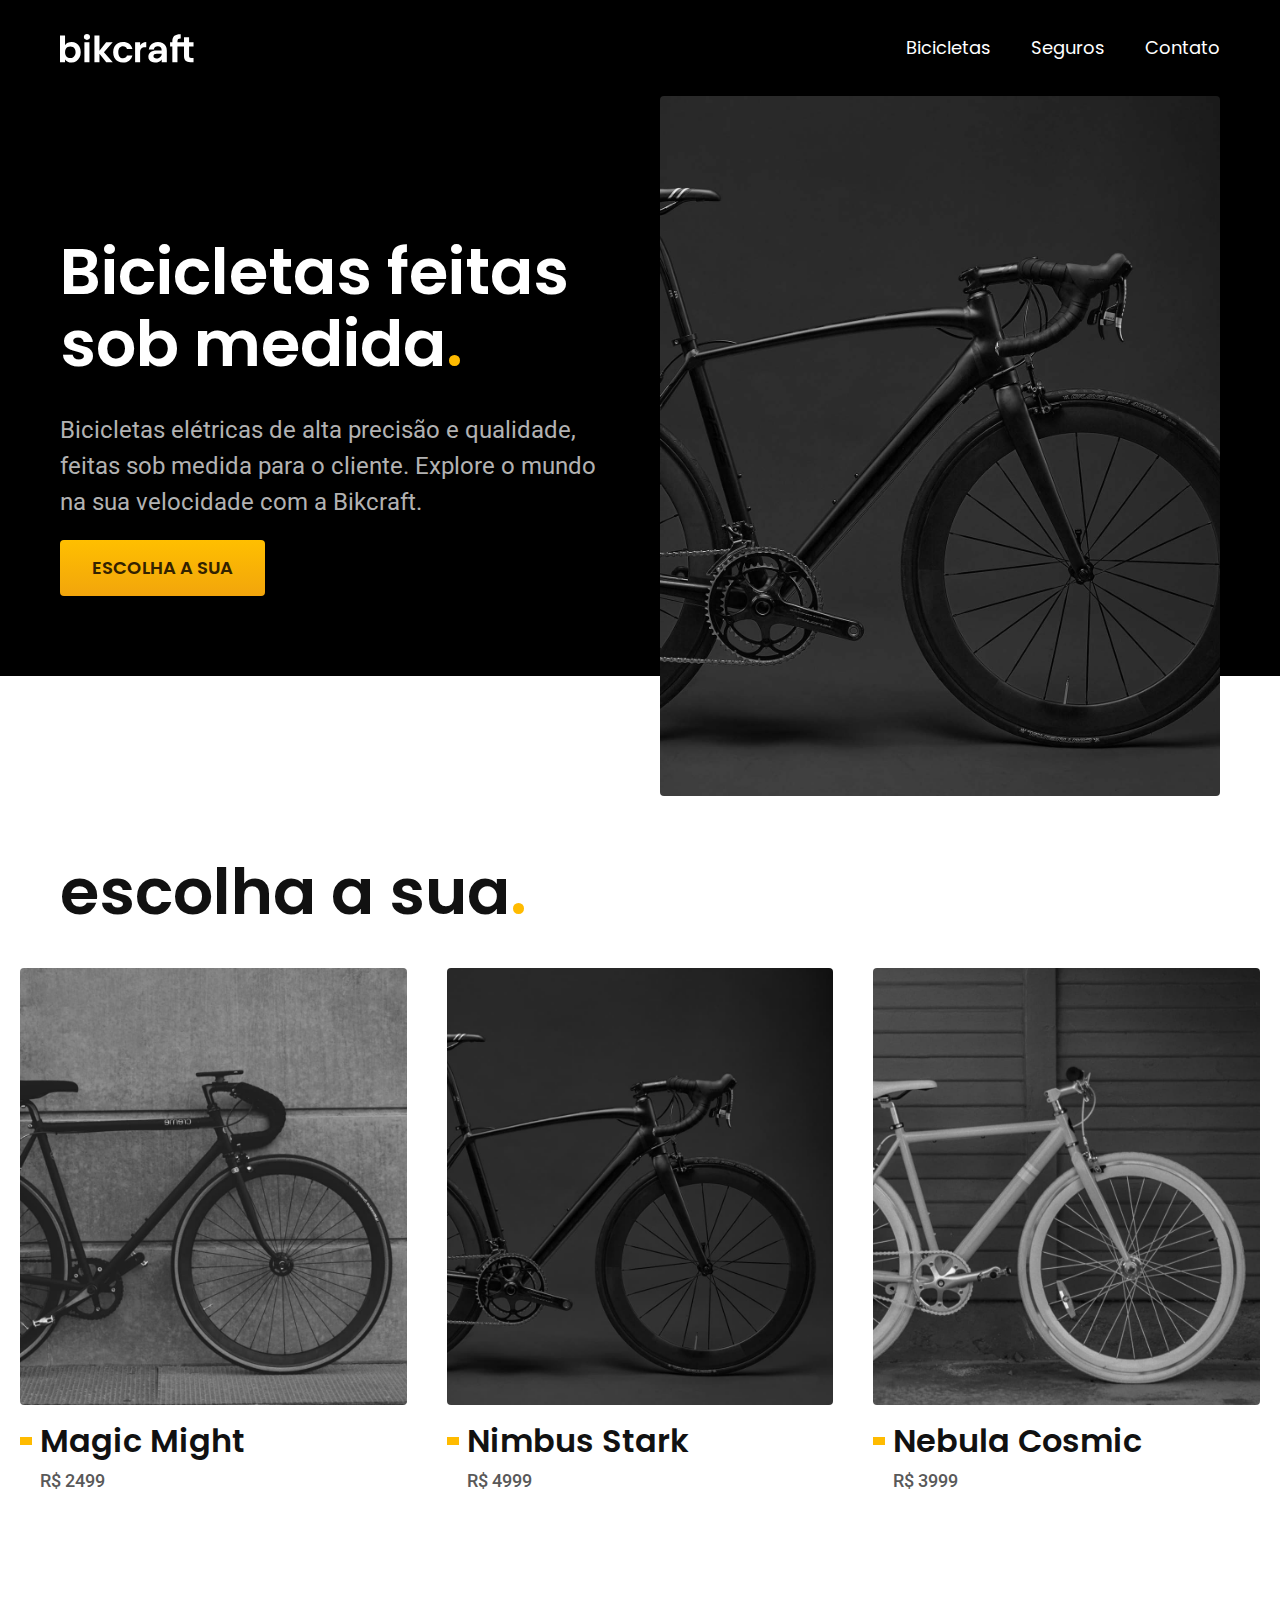
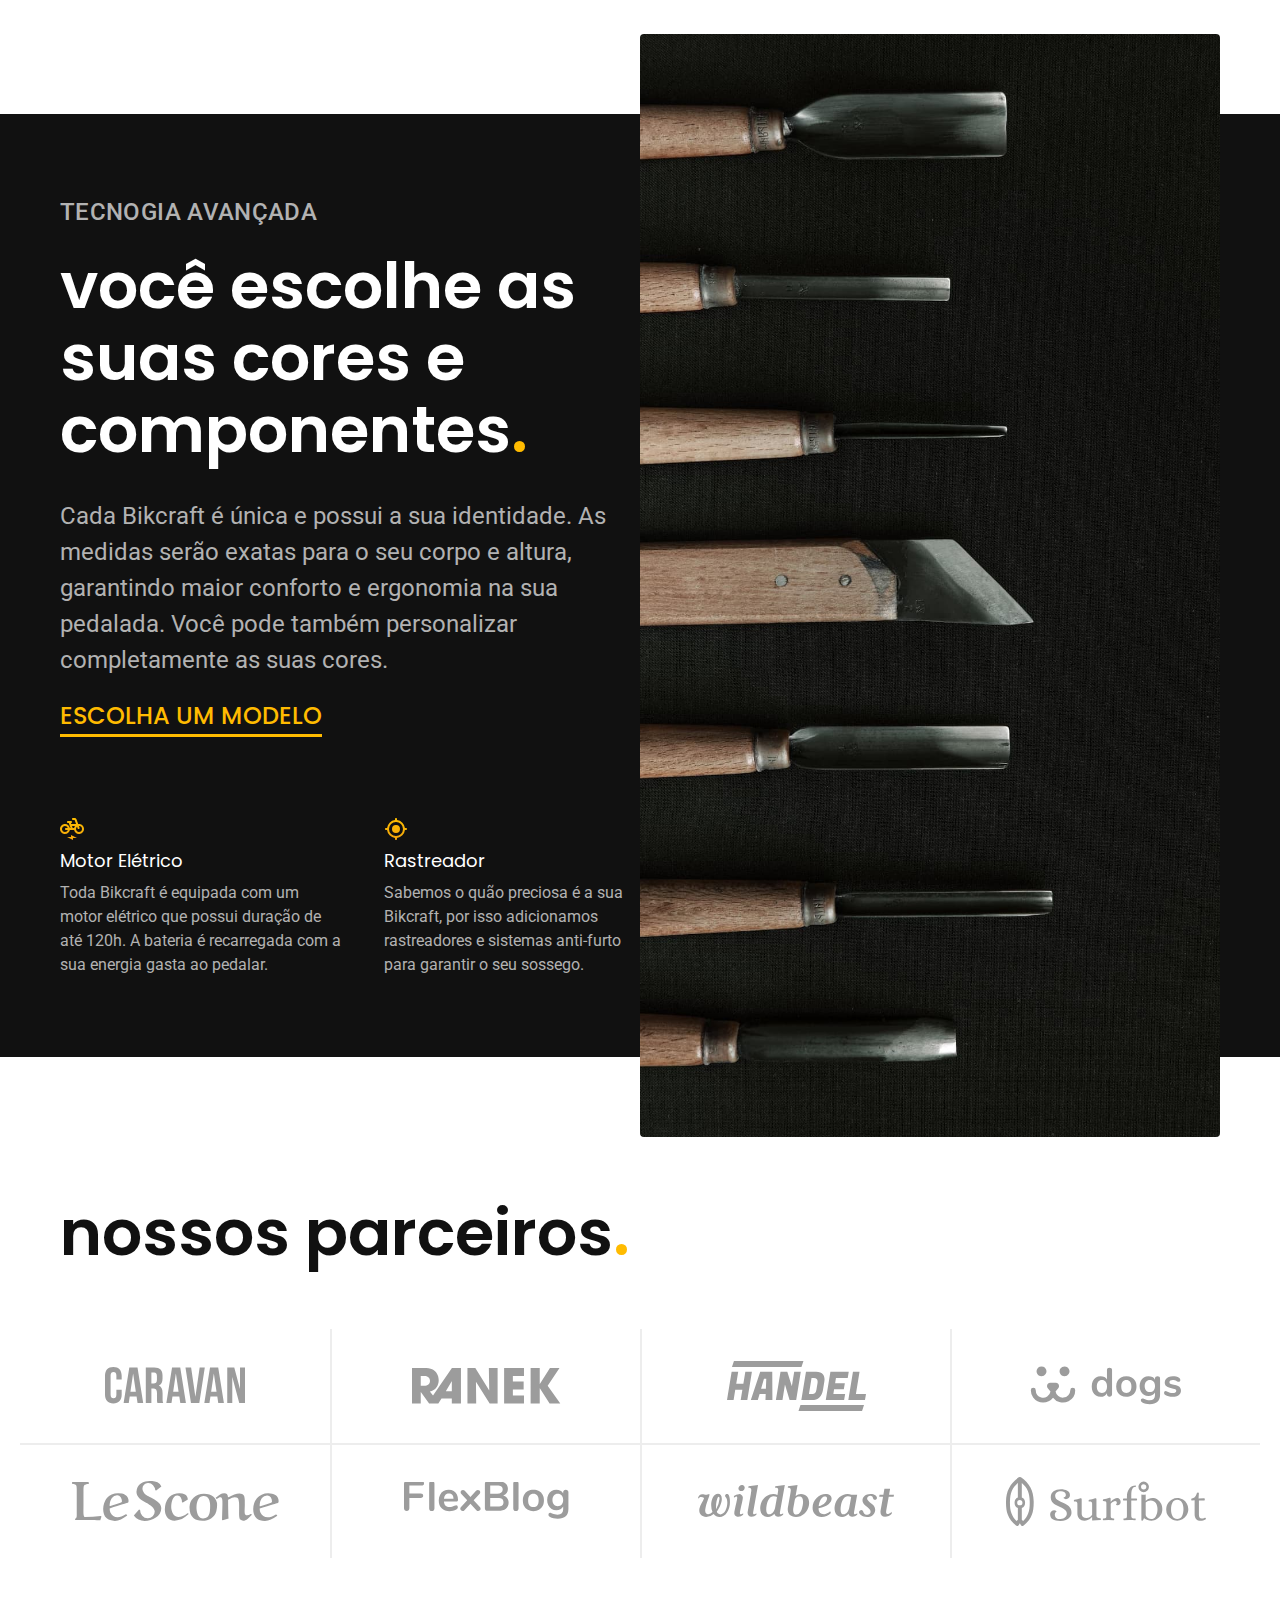
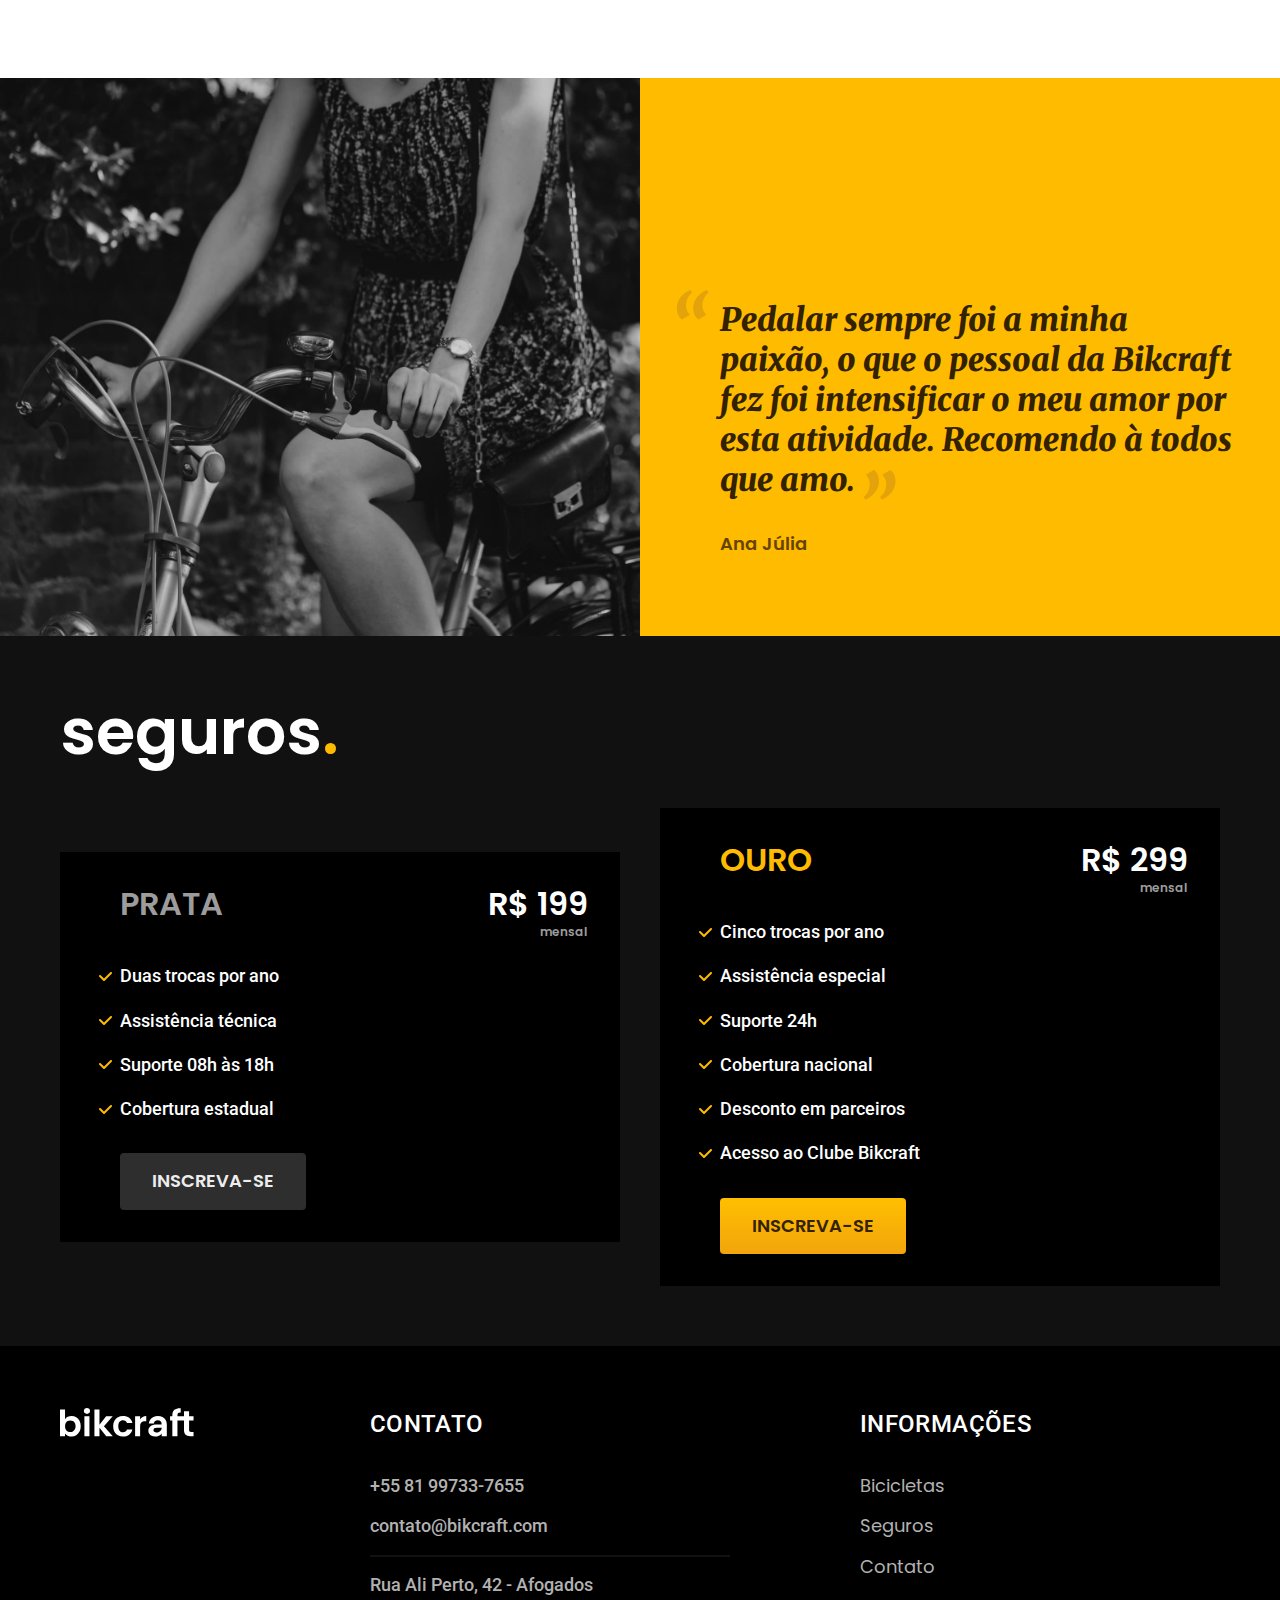
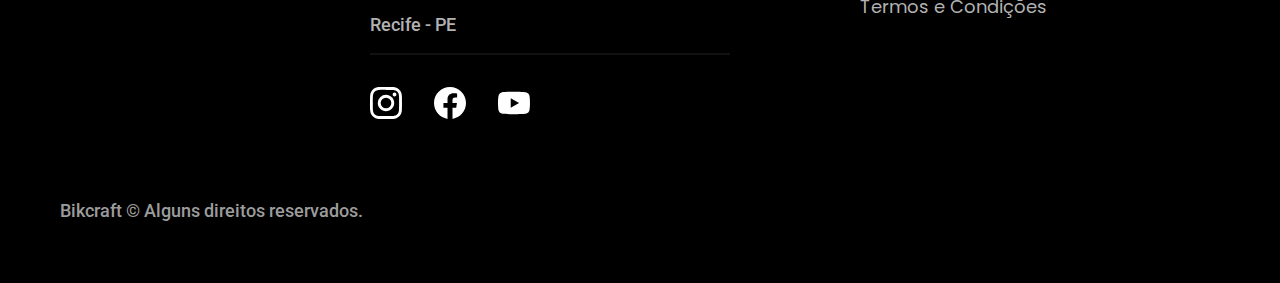
==== commit bf5c0055: "footer" ====
--- a/index.html
+++ b/index.html
@@ -157,6 +157,45 @@
       </div>
     </div>
   </article>
+
+  <footer class="footer-bg">
+    <div class="footer container">
+      <img src="./img/bikcraft.svg" alt="Bikcraft">
+      <div class="footer-contato">
+        <h3 class="font-2-l-b cor-0">contato</h3>
+          <ul class="font-2-m cor-5">
+            <li><a href="tel:+5581997337655">+55 81 99733-7655</a></li>
+            <li><a href="mailto:contato@bikcraft.com">contato@bikcraft.com</a></li>
+            <li>Rua Ali Perto, 42 - Afogados</li>
+            <li>Recife - PE</li>
+          </ul>
+          <div class="footer-redes">
+            <a href="./">
+              <img src="./img/redes/instagram.svg" alt="Instagram">
+            </a>
+            <a href="./">
+              <img src="./img/redes/facebook.svg" alt="Facebook">
+            </a>
+            <a href="./">
+              <img src="./img/redes/youtube.svg" alt="Youtube">
+            </a>
+          </div>
+      </div>
+      <div class="footer-informacoes">
+        <h3 class="font-2-l-b cor-0">informações</h3>
+        <nav>
+          <ul class="font-1-m cor-5">
+            <li><a href="./bicicletas.html">Bicicletas</a></li>
+            <li><a href="./seguros.html">Seguros</a></li>
+            <li><a href="./contato.html">Contato</a></li>
+            <li><a href="./termos.html">Termos e Condições</a></li>
+          </ul>
+        </nav>
+      </div>
+      <p class="footer-copy font-2-m cor-6">Bikcraft © Alguns direitos reservados.</p>
+    </div>
+  </footer>
+
 </body>
 
 </html>--- a/css/style.css
+++ b/css/style.css
@@ -2,6 +2,7 @@
 @import "./utilidades/tipografia.css";
 @import "./utilidades/cores.css";
 @import "./global/header.css";
+@import "./global/footer.css";
 
 /* Utilidades */
 @import "./utilidades/componentes.css";
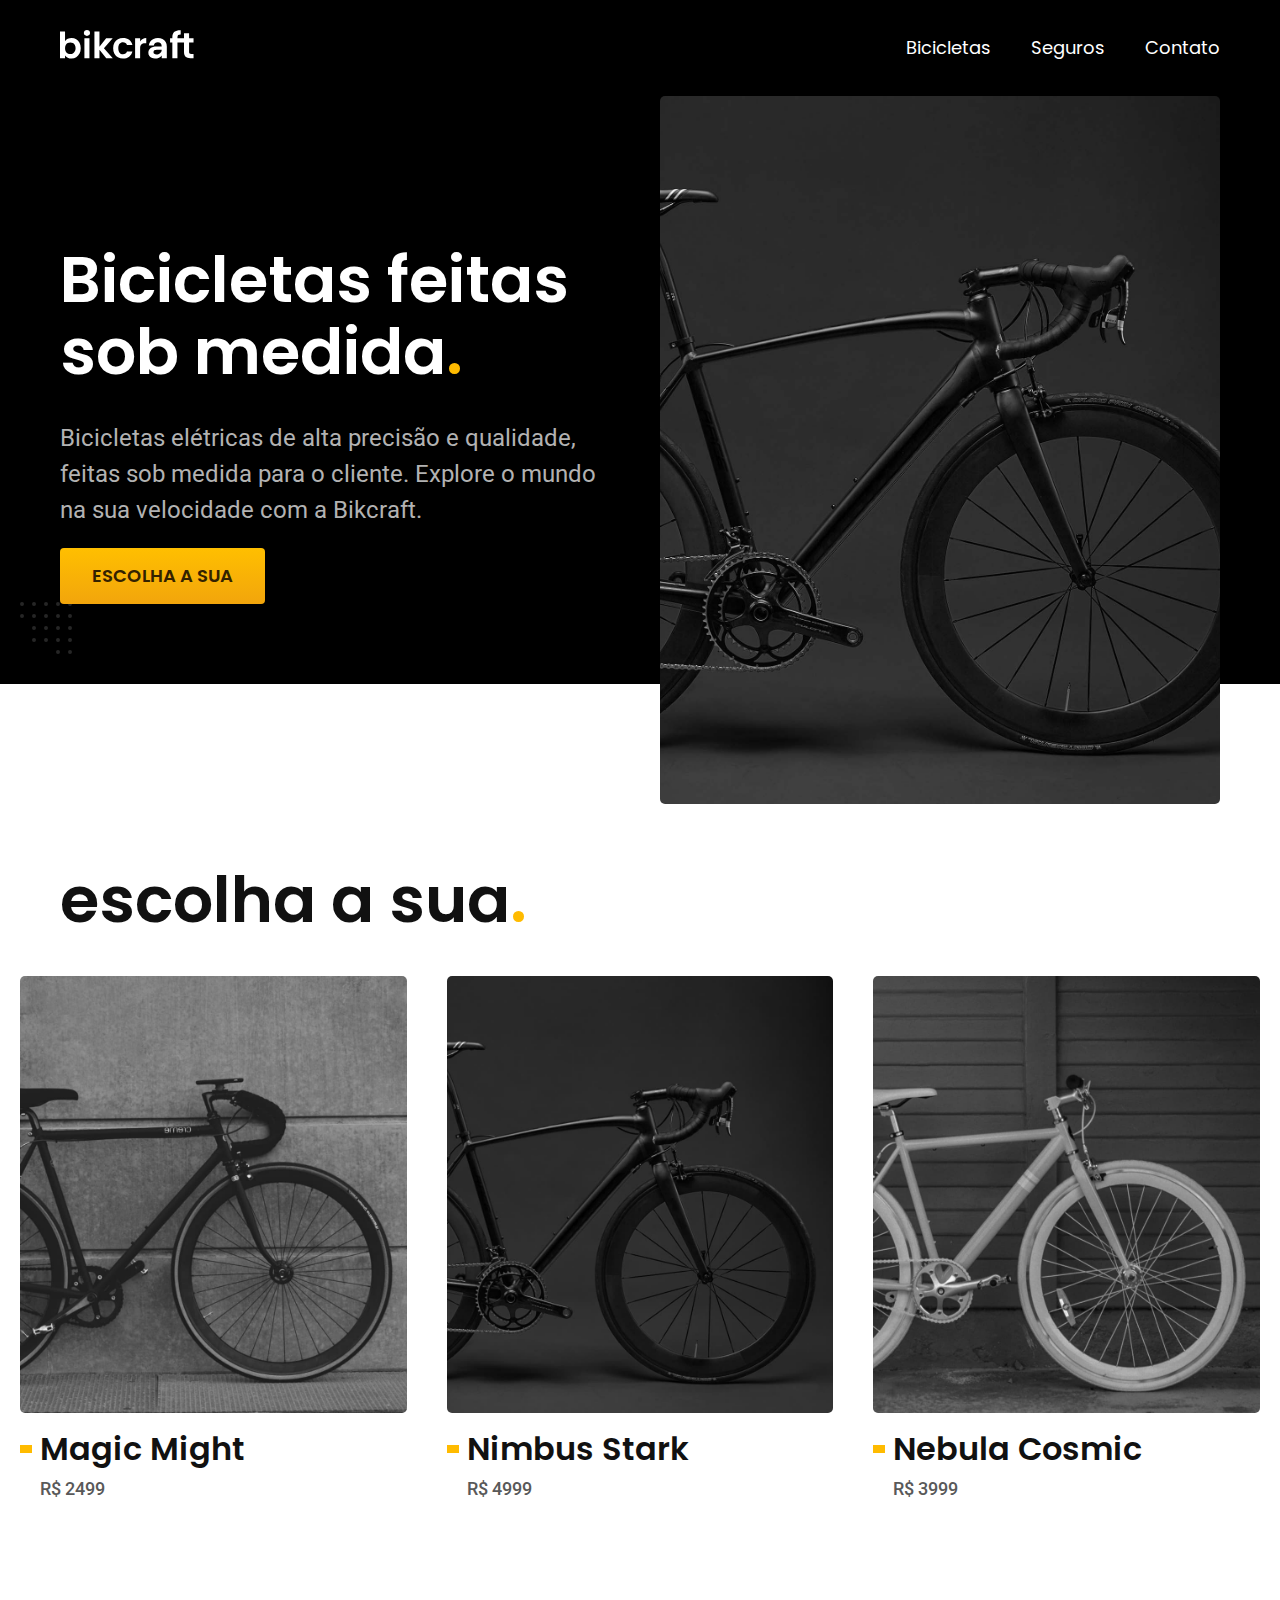
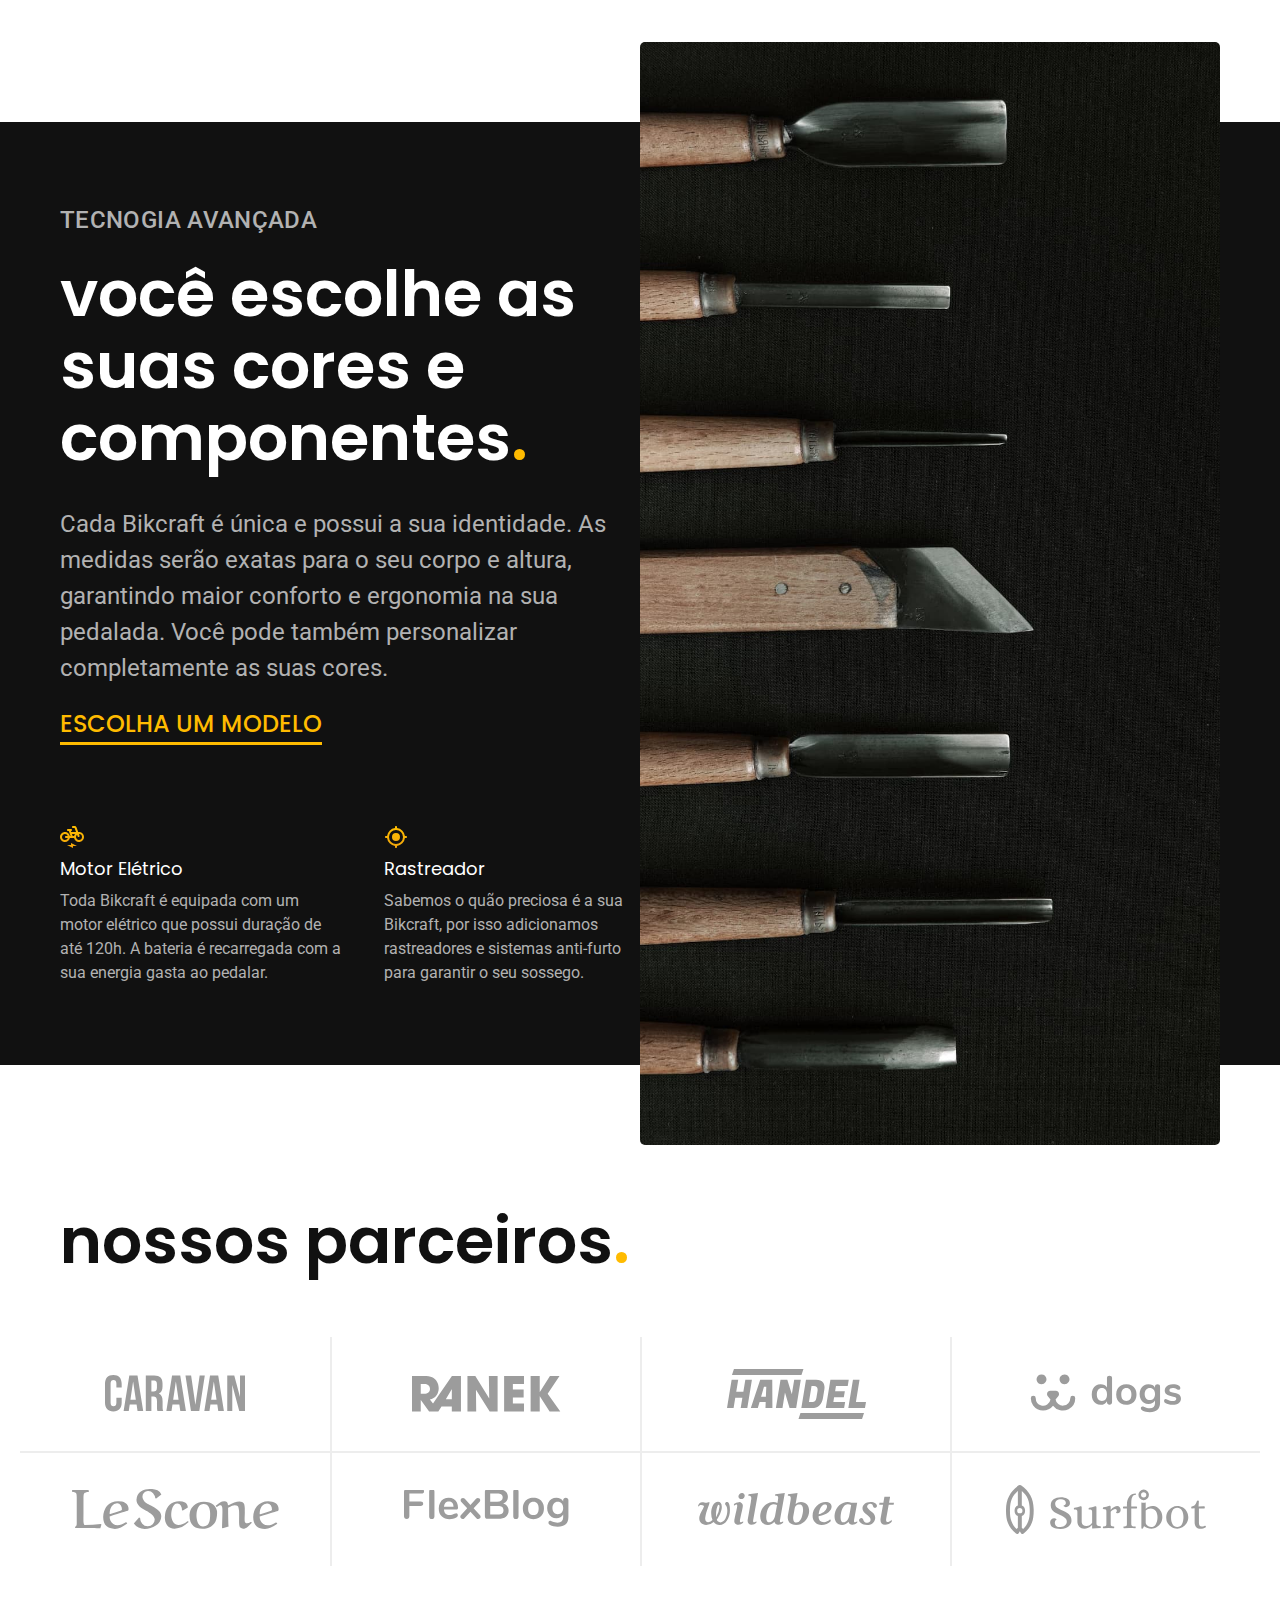
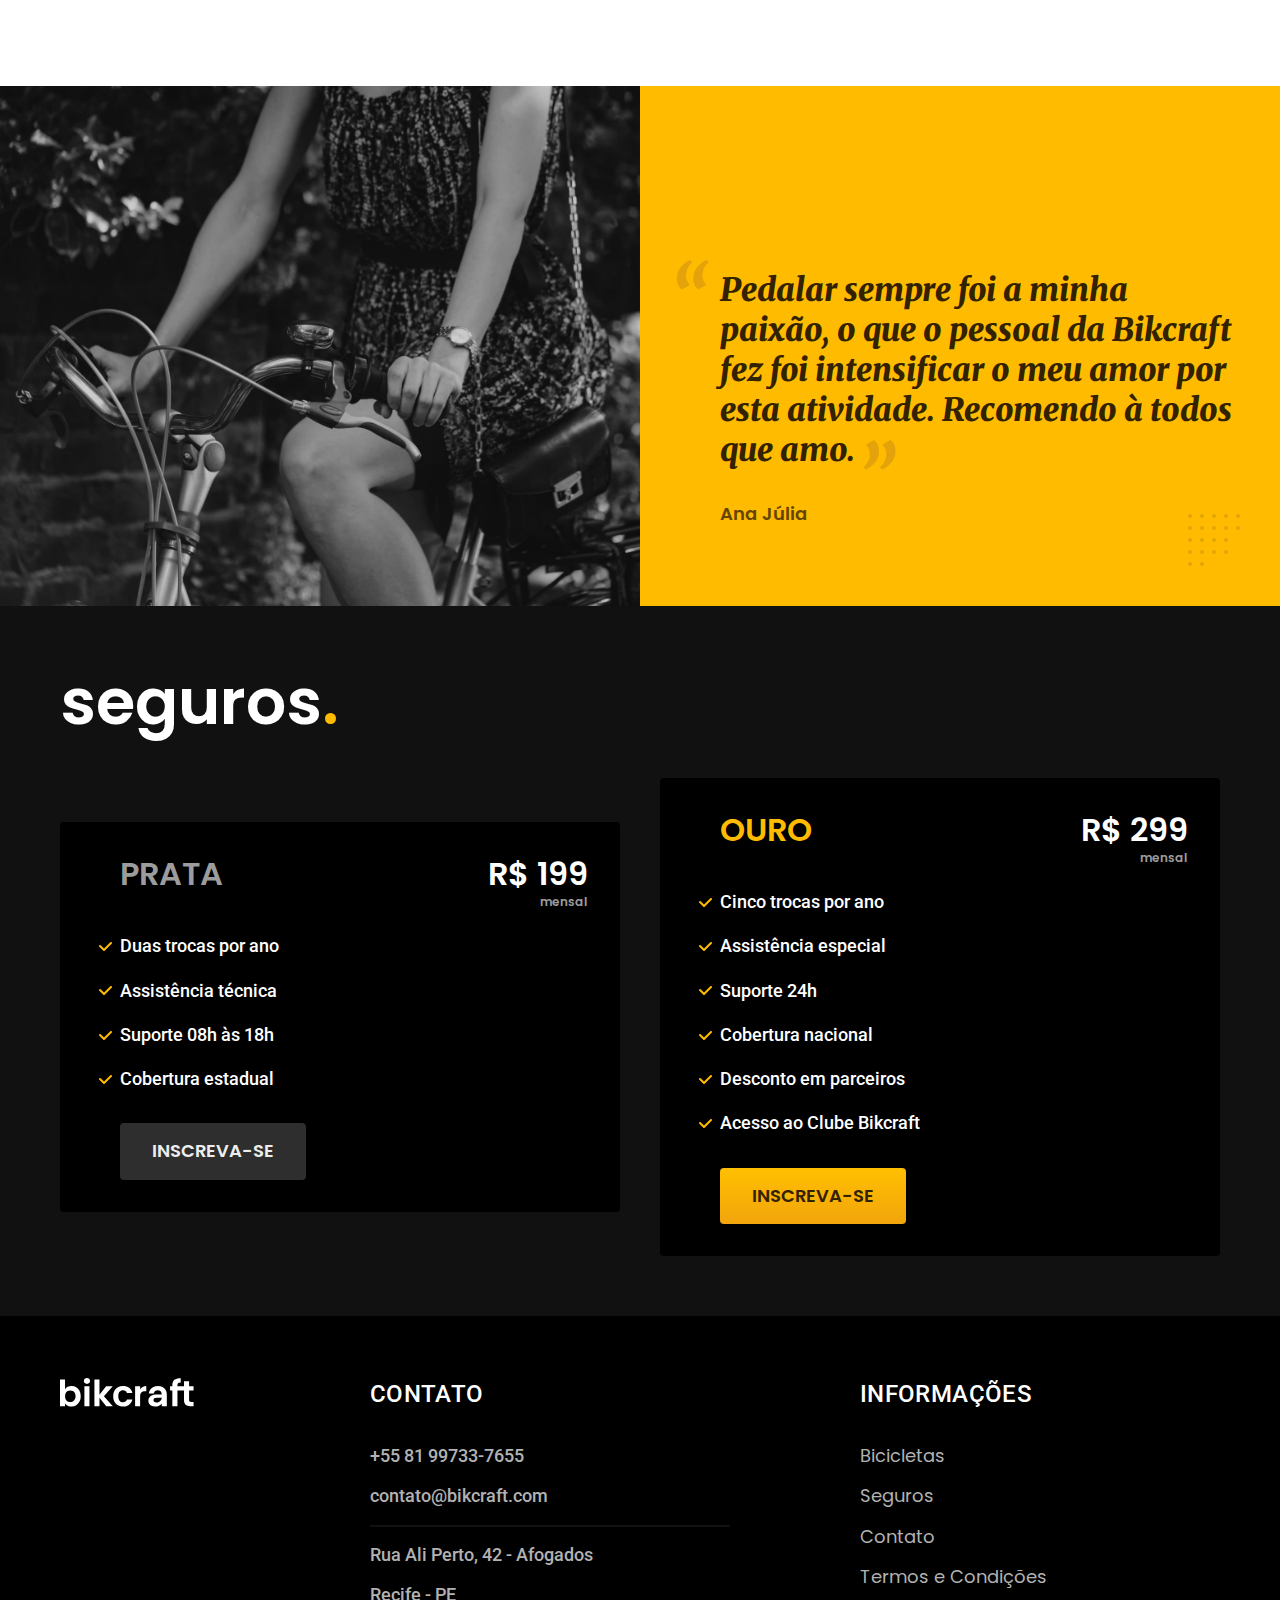
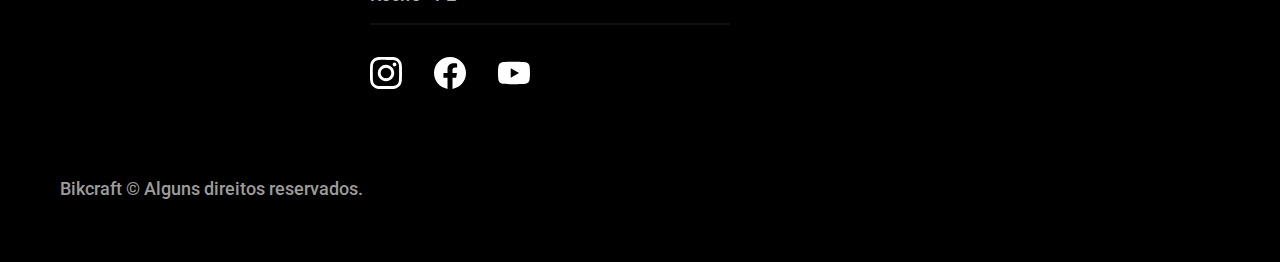
==== commit 9ab6bc05: "otimizacoes" ====
--- a/index.html
+++ b/index.html
@@ -8,6 +8,7 @@
   <title>Bikcraft - Bicicletas Elétricas</title>
   <meta name="description" content="Bicicletas elétricas de alta precisão e qualidade,  feitas sob medida para o cliente. Explore o mundo na sua velocidade com a Bikcraft.">
 
+  <link rel="preload" href="./css/style.css" as="style">
   <link rel="stylesheet" href="./css/style.css">
 
   <link rel="preconnect" href="https://fonts.googleapis.com">
@@ -20,7 +21,7 @@
   <header class="header-bg">
     <div class="header container">
       <a href="./">
-        <img src="./img/bikcraft.svg" alt="Bikcraft">
+        <img src="./img/bikcraft.svg" width="136" height="32" alt="Bikcraft">
       </a>
       <nav aria-label="primária">
         <ul class="header-menu font-1-m cor-0">
@@ -39,9 +40,10 @@
         <p class="font-2-l cor-5">Bicicletas elétricas de alta precisão e qualidade, feitas sob medida para o cliente. Explore o mundo na sua velocidade com a Bikcraft.</p>
         <a class="botao" href="./bicicletas.html">escolha a sua</a>
       </div>
-      <div>
-        <img src="./img/fotos/introducao.jpg" alt="Bicicleta elétrica preta">
-      </div>
+      <picture>
+        <source media="(max-width: 800px)" srcset="./img/bicicletas/nimbus.jpg">
+        <img src="./img/fotos/introducao.jpg" width="1280" height="1600" alt="Bicicleta elétrica preta">
+      </picture>
     </div>
   </main>
 
@@ -83,12 +85,12 @@
         <div>
           <div class="tecnologia-vantagens">
             <div>
-              <img src="./img/icones/eletrica.svg" alt="">
+              <img src="./img/icones/eletrica.svg" width="24" height="24" alt="">
               <h3 class="font-1-m cor-0">Motor Elétrico</h3>
               <p class="font-2-s cor-5">Toda Bikcraft é equipada com um motor elétrico que possui duração de até 120h. A bateria é recarregada com a sua energia gasta ao pedalar.</p>
             </div>
             <div>
-              <img src="./img/icones/rastreador.svg" alt="">
+              <img src="./img/icones/rastreador.svg" width="24" height="24" alt="">
               <h3 class="font-1-m cor-0">Rastreador</h3>
               <p class="font-2-s cor-5">Sabemos o quão preciosa é a sua Bikcraft, por isso adicionamos rastreadores e sistemas anti-furto para garantir o seu sossego.</p>
             </div>
@@ -96,7 +98,7 @@
         </div>
       </div>
       <div class="tecnologia-imagem">
-        <img src="./img/fotos/tecnologia.jpg" alt="">
+        <img src="./img/fotos/tecnologia.jpg" width="1200" height="1920" alt="">
       </div>
     </div>
   </article>
@@ -163,23 +165,23 @@
       <img src="./img/bikcraft.svg" alt="Bikcraft">
       <div class="footer-contato">
         <h3 class="font-2-l-b cor-0">contato</h3>
-          <ul class="font-2-m cor-5">
-            <li><a href="tel:+5581997337655">+55 81 99733-7655</a></li>
-            <li><a href="mailto:contato@bikcraft.com">contato@bikcraft.com</a></li>
-            <li>Rua Ali Perto, 42 - Afogados</li>
-            <li>Recife - PE</li>
-          </ul>
-          <div class="footer-redes">
-            <a href="./">
-              <img src="./img/redes/instagram.svg" alt="Instagram">
-            </a>
-            <a href="./">
-              <img src="./img/redes/facebook.svg" alt="Facebook">
-            </a>
-            <a href="./">
-              <img src="./img/redes/youtube.svg" alt="Youtube">
-            </a>
-          </div>
+        <ul class="font-2-m cor-5">
+          <li><a href="tel:+5581997337655">+55 81 99733-7655</a></li>
+          <li><a href="mailto:contato@bikcraft.com">contato@bikcraft.com</a></li>
+          <li>Rua Ali Perto, 42 - Afogados</li>
+          <li>Recife - PE</li>
+        </ul>
+        <div class="footer-redes">
+          <a href="./">
+            <img src="./img/redes/instagram.svg" alt="Instagram">
+          </a>
+          <a href="./">
+            <img src="./img/redes/facebook.svg" alt="Facebook">
+          </a>
+          <a href="./">
+            <img src="./img/redes/youtube.svg" alt="Youtube">
+          </a>
+        </div>
       </div>
       <div class="footer-informacoes">
         <h3 class="font-2-l-b cor-0">informações</h3>
--- a/css/style.css
+++ b/css/style.css
@@ -6,6 +6,7 @@
 
 /* Utilidades */
 @import "./utilidades/componentes.css";
+@import "./utilidades/formulario.css";
 
 /* Home */
 @import "./home/introducao.css";
@@ -15,6 +16,24 @@
 
 /* Bicicletas */
 @import "./bicicletas/bicicletas-lista.css";
+@import "./bicicletas/bicicletas.css";
+
+/* Bicicleta */
+@import "./bicicleta/bicicleta.css";
+@import "./bicicleta/seguro.css";
 
 /* Seguros */
 @import "./seguros/seguros.css";
+@import "./seguros/vantagens.css";
+@import "./seguros/perguntas.css";
+
+/* Contato */
+@import "./contato/contato.css";
+@import "./contato/lojas.css";
+
+/* Orçamento */
+@import "./orcamento/orcamento.css";
+
+/* Termos */
+@import "./termos/termos.css";
+
--- a/css/style.css
+++ b/css/style.css
@@ -6,6 +6,7 @@
 
 /* Utilidades */
 @import "./utilidades/componentes.css";
+@import "./utilidades/formulario.css";
 
 /* Home */
 @import "./home/introducao.css";
@@ -15,6 +16,24 @@
 
 /* Bicicletas */
 @import "./bicicletas/bicicletas-lista.css";
+@import "./bicicletas/bicicletas.css";
+
+/* Bicicleta */
+@import "./bicicleta/bicicleta.css";
+@import "./bicicleta/seguro.css";
 
 /* Seguros */
 @import "./seguros/seguros.css";
+@import "./seguros/vantagens.css";
+@import "./seguros/perguntas.css";
+
+/* Contato */
+@import "./contato/contato.css";
+@import "./contato/lojas.css";
+
+/* Orçamento */
+@import "./orcamento/orcamento.css";
+
+/* Termos */
+@import "./termos/termos.css";
+
